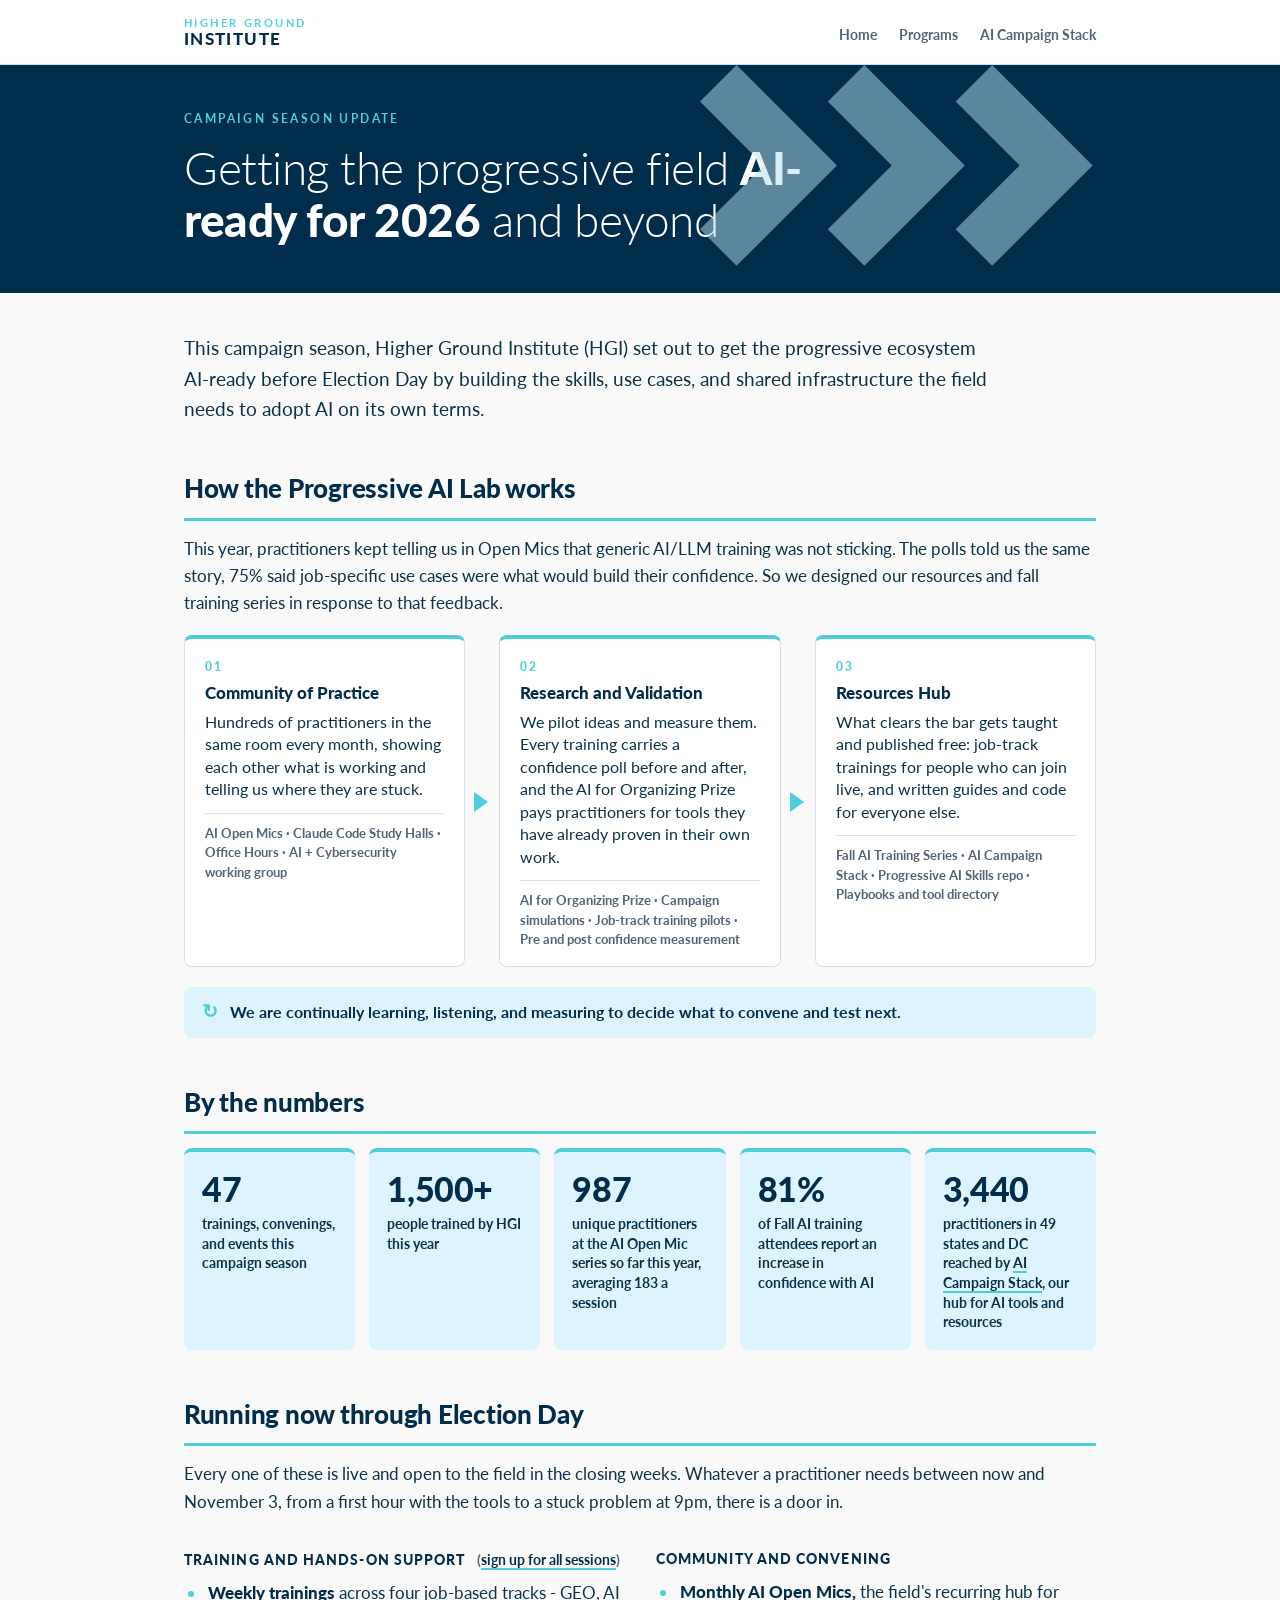
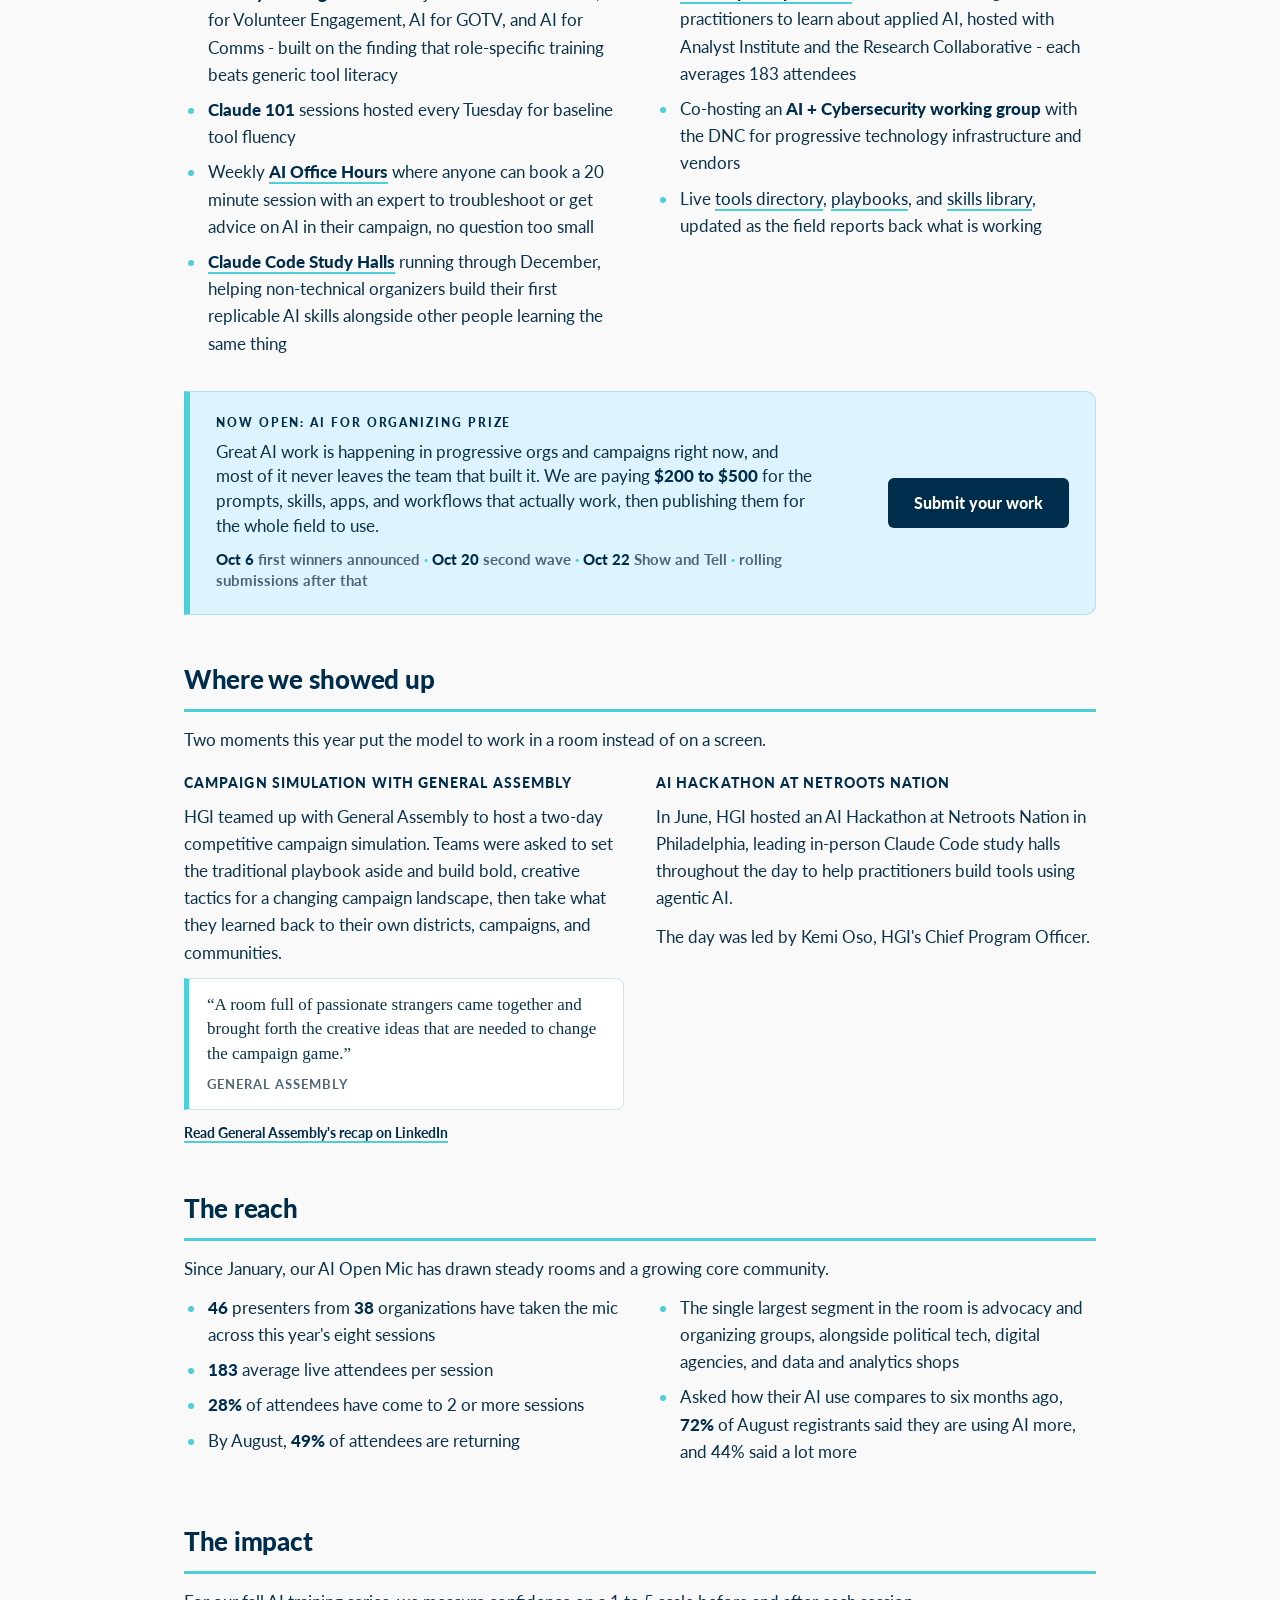
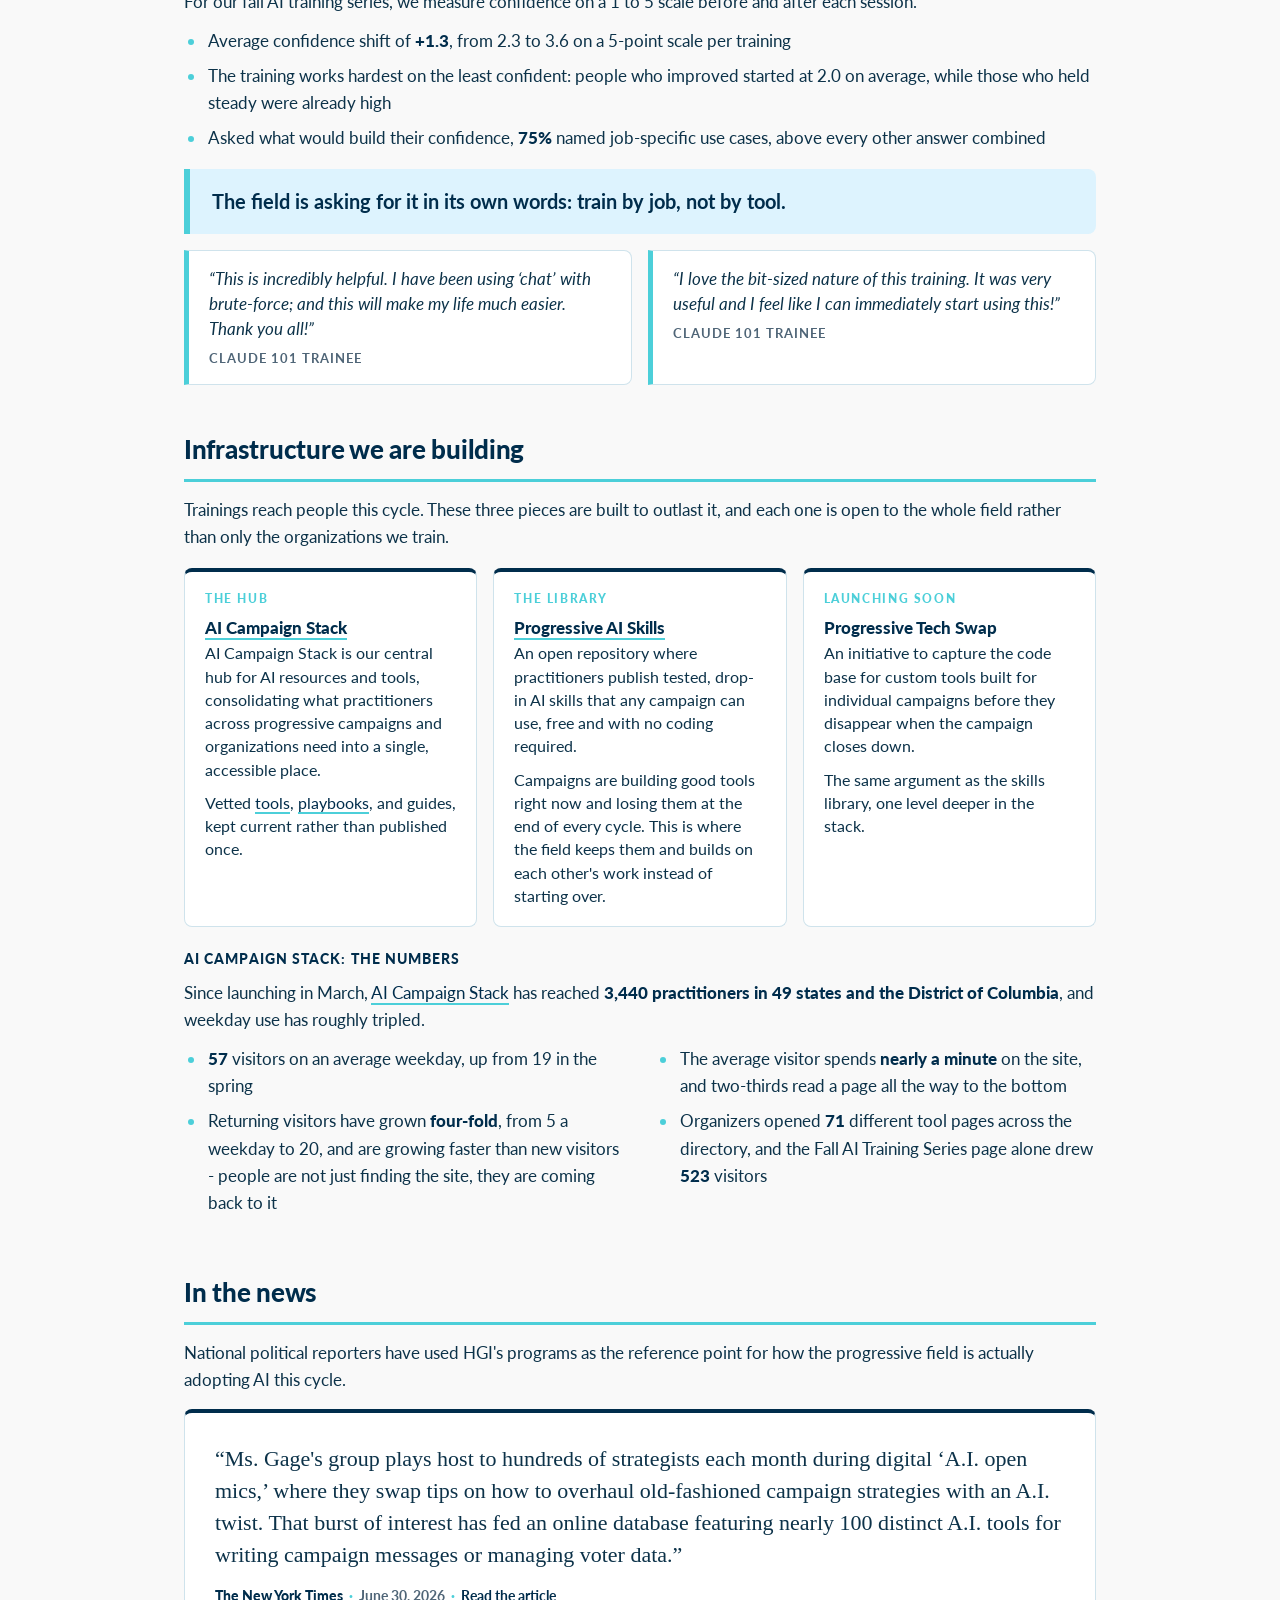
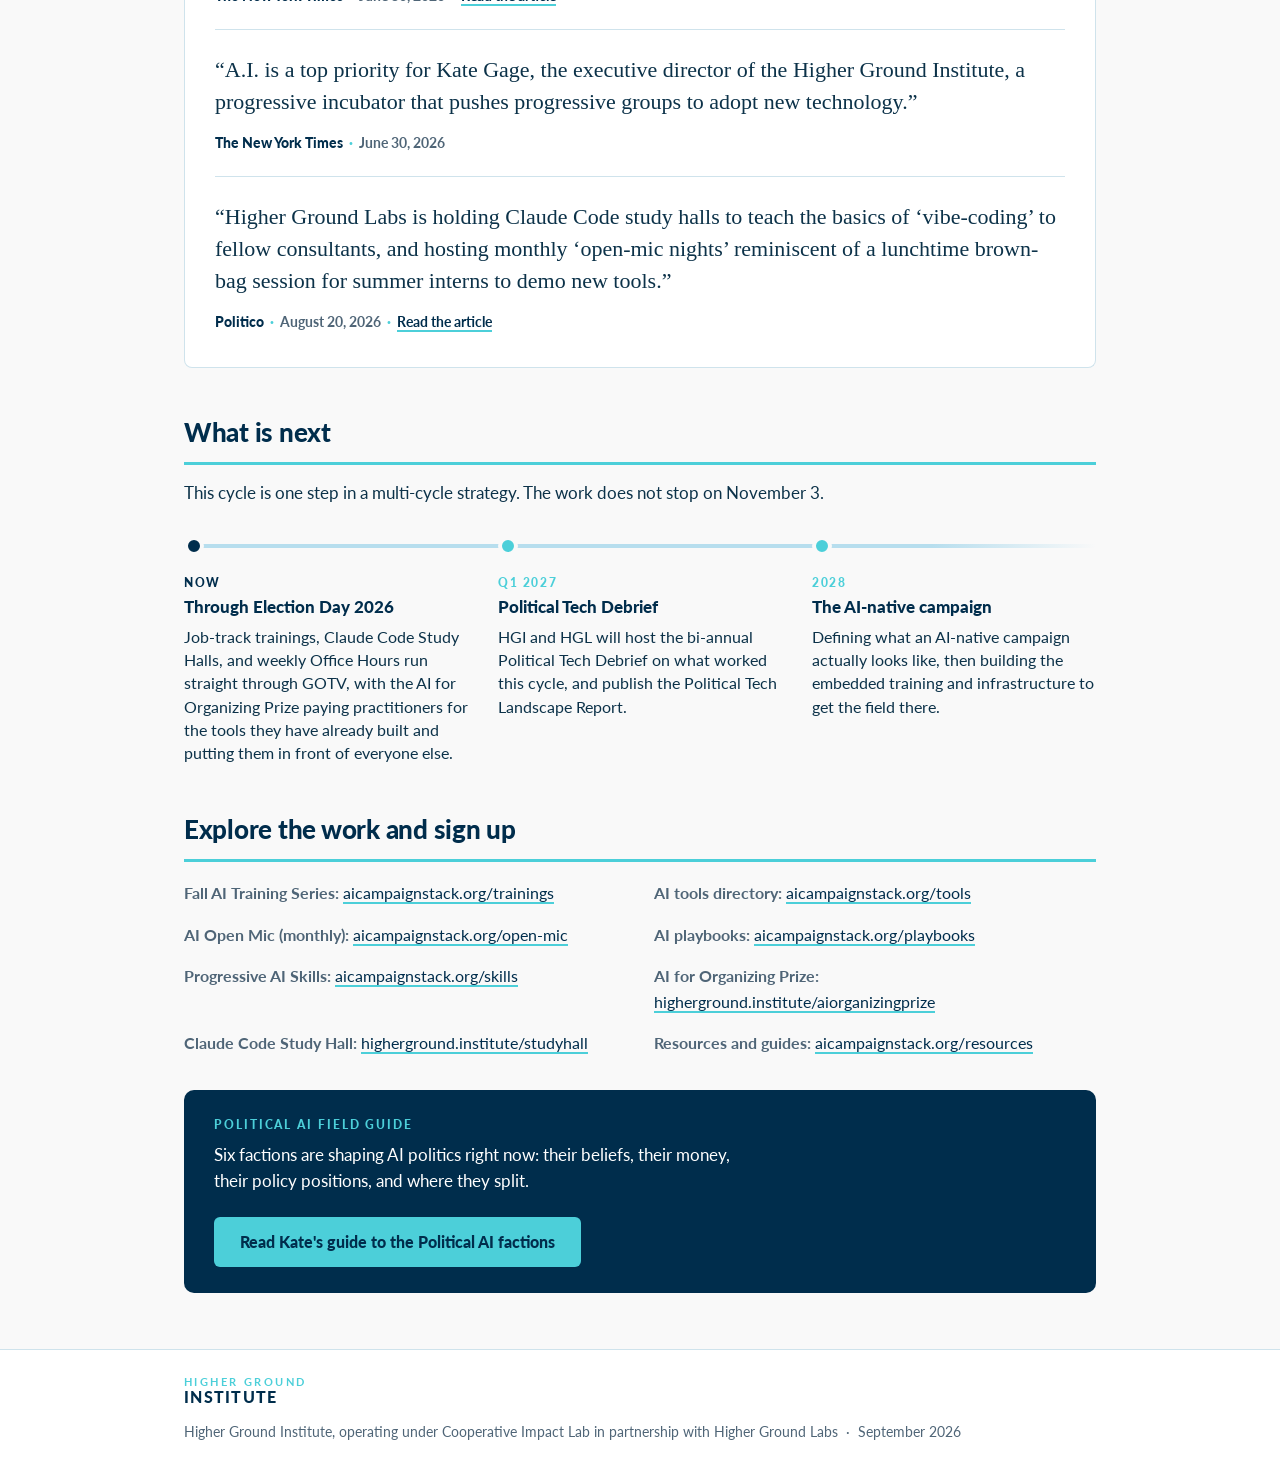
==== 26electionupdate/index.html @ b8808f26 "Launch AI for Organizing Prize, rework the Progressive AI Lab model copy" ====
<!DOCTYPE html>
<html lang="en">
<head>
<meta charset="utf-8">
<meta name="viewport" content="width=device-width, initial-scale=1">
<title>2026 Campaign Season Update | Higher Ground Institute</title>
<meta name="description" content="How Higher Ground Institute is getting the progressive field AI-ready for 2026 and beyond: 47 events, 1,500+ people trained, and the shared infrastructure the field keeps after the cycle.">
<meta property="og:title" content="2026 Campaign Season Update | Higher Ground Institute">
<meta property="og:description" content="Getting the progressive field AI-ready for 2026 and beyond. Programs, reach, impact, and the infrastructure we are building for the field.">
<meta property="og:type" content="article">
<meta property="og:url" content="https://higherground.institute/26electionupdate/">
<link rel="canonical" href="https://higherground.institute/26electionupdate/">
<meta property="og:image" content="https://higherground.institute/26electionupdate/og-image.png">
<meta property="og:image:width" content="1200">
<meta property="og:image:height" content="630">
<meta name="twitter:card" content="summary_large_image">
<meta name="twitter:image" content="https://higherground.institute/26electionupdate/og-image.png">
<link rel="icon" type="image/svg+xml" href="/favicon.svg">
<link rel="preconnect" href="https://fonts.googleapis.com">
<link rel="preconnect" href="https://fonts.gstatic.com" crossorigin>
<link href="https://fonts.googleapis.com/css2?family=Lato:wght@300;400;700;900&display=swap" rel="stylesheet">
<style>
  :root{
    --bg:#F9F9F9; --navy:#002D4C; --ink:#0C3249; --cyan:#4CCFD9;
    --panel:#DDF3FE; --light:#B7DEEE; --muted:#4F6577; --rule:#CFE3EC; --card:#FFFFFF;
  }
  *{box-sizing:border-box}
  html{scroll-behavior:smooth}
  body{margin:0;background:var(--bg);color:var(--ink);
    font-family:Lato,"Segoe UI",Helvetica,Arial,sans-serif;font-size:17px;line-height:1.6;
    -webkit-font-smoothing:antialiased}
  a{color:var(--navy);text-decoration:none;border-bottom:2px solid var(--cyan);transition:border-color .15s,color .15s}
  a:hover{color:#0a5a86;border-bottom-color:var(--navy)}
  img{max-width:100%}

  .wrap{max-width:960px;margin:0 auto;padding:0 24px}

  /* wordmark */
  .wm{line-height:1;display:inline-block}
  .wm .top{display:block;font-size:11px;font-weight:700;letter-spacing:.22em;color:var(--cyan);text-transform:uppercase}
  .wm .bot{display:block;font-size:22px;font-weight:900;letter-spacing:.08em;color:var(--navy);text-transform:uppercase;margin-top:2px}
  .wm.onnavy .bot{color:#fff}


  /* slim site nav */
  .topnav{background:#fff;border-bottom:1px solid var(--rule)}
  .topnav .wrap{display:flex;align-items:center;justify-content:space-between;height:64px}
  .topnav .wm{border:0}
  .topnav .wm .bot{font-size:17px}
  .topnav .links{display:flex;gap:22px;font-size:14px;font-weight:700}
  .topnav .links a{border:0;color:var(--muted)}
  .topnav .links a:hover{color:var(--navy)}
  @media (max-width:560px){.topnav .links a:not(:first-child){display:none}}
  /* header band */
  .band{background:var(--navy);color:#fff;position:relative;overflow:hidden}
  .band .wrap{position:relative;padding-top:44px;padding-bottom:48px}
  .band .chev{position:absolute;right:0;top:0;bottom:0;width:min(46%,420px);opacity:.5;pointer-events:none}
  .band .eyebrow{font-size:12px;font-weight:700;letter-spacing:.2em;text-transform:uppercase;color:var(--cyan);margin:0 0 14px}
  .band h1{margin:0;font-size:clamp(30px,5vw,46px);font-weight:300;line-height:1.12;color:#fff;max-width:640px;letter-spacing:-.01em}
  .band h1 b{font-weight:900;color:#fff}
  .band .sub{margin:16px 0 0;font-size:14px;font-weight:700;letter-spacing:.08em;text-transform:uppercase;color:var(--cyan)}

  main .wrap{padding-top:40px;padding-bottom:56px}

  .lede{font-size:19px;line-height:1.6;margin:0 0 28px;max-width:820px}

  .kicker{font-size:12px;font-weight:700;letter-spacing:.16em;text-transform:uppercase;color:var(--cyan);margin:0 0 10px}

  /* stat cards */
  .stats{display:grid;grid-template-columns:repeat(auto-fit,minmax(160px,1fr));gap:14px;margin:0 0 12px}
  .stat{background:var(--panel);border-radius:8px;padding:20px 18px 18px;border-top:4px solid var(--cyan)}
  .stat .n{font-size:34px;font-weight:900;color:var(--navy);line-height:1;letter-spacing:-.01em}
  .stat .l{font-size:14px;line-height:1.4;margin-top:8px;font-weight:700;color:var(--ink)}

  h2{font-size:26px;font-weight:900;color:var(--navy);margin:44px 0 14px;padding-bottom:8px;border-bottom:3px solid var(--cyan);letter-spacing:-.01em}
  h3{font-size:13.5px;font-weight:900;color:var(--navy);margin:22px 0 8px;text-transform:uppercase;letter-spacing:.08em}
  h3 .sign{font-weight:700;text-transform:none;letter-spacing:0;color:var(--muted);font-size:14px;margin-left:8px}
  p{margin:0 0 12px}
  ul{margin:0 0 12px;padding-left:22px}
  li{margin:0 0 8px;padding-left:2px}
  li::marker{color:var(--cyan)}
  b,strong{color:var(--navy);font-weight:900}

  .two{display:grid;grid-template-columns:1fr 1fr;gap:32px}
  @media (max-width:720px){.two{grid-template-columns:1fr;gap:8px}}

  .callout{background:var(--panel);border-left:6px solid var(--cyan);border-radius:0 8px 8px 0;padding:18px 22px;margin:18px 0 6px;font-size:20px;line-height:1.45;color:var(--navy);font-weight:700}

  /* ---- Progressive AI Lab model ---- */
  .model{display:grid;grid-template-columns:repeat(3,1fr);gap:34px;margin:18px 0 0}
  .stage{background:var(--card);border:1px solid var(--rule);border-top:4px solid var(--cyan);
    border-radius:8px;padding:18px 20px 16px;position:relative}
  .stage:not(:last-child)::after{content:"";position:absolute;right:-24px;top:50%;
    transform:translateY(-50%);width:0;height:0;
    border-left:14px solid var(--cyan);border-top:10px solid transparent;border-bottom:10px solid transparent}
  .stage .sn{margin:0 0 6px;font-size:12px;font-weight:900;letter-spacing:.16em;color:var(--cyan)}
  .stage h4{margin:0 0 8px;font-size:17px;font-weight:900;color:var(--navy);line-height:1.25}
  .stage .sd{margin:0 0 12px;font-size:15.5px;line-height:1.45}
  .stage .se{margin:0;font-size:13px;line-height:1.5;color:var(--muted);font-weight:700;
    border-top:1px solid var(--rule);padding-top:10px}
  .loop{margin:20px 0 6px;background:var(--panel);border-radius:8px;padding:13px 18px;
    font-size:15.5px;font-weight:700;color:var(--navy);display:flex;align-items:baseline;gap:12px}
  .loop .lg{font-size:19px;color:var(--cyan);font-weight:900;line-height:1}
  @media (max-width:720px){
    .model{grid-template-columns:1fr;gap:30px}
    .stage:not(:last-child)::after{right:auto;left:50%;top:auto;bottom:-22px;
      transform:translateX(-50%);border-left:10px solid transparent;border-right:10px solid transparent;
      border-top:14px solid var(--cyan);border-bottom:0}
  }

  /* ---- where we showed up ---- */
  .field{display:grid;grid-template-columns:1fr 1fr;gap:32px;margin:16px 0 6px}
  @media (max-width:720px){.field{grid-template-columns:1fr;gap:8px}}
  .field h3{margin-top:4px}
  .field .src{font-size:14px;font-weight:700;margin:0}
  .field .src a{border-bottom-width:2px}

  .pull{background:var(--card);border:1px solid var(--rule);border-left:5px solid var(--cyan);
    border-radius:0 8px 8px 0;padding:14px 18px;margin:12px 0}
  .pull p{margin:0 0 8px;font-family:Georgia,"Times New Roman",serif;font-size:17px;
    line-height:1.45;color:var(--ink)}
  .pull cite{display:block;font-style:normal;font-size:12.5px;font-weight:700;
    color:var(--muted);letter-spacing:.08em;text-transform:uppercase}

  /* ---- infrastructure cards ---- */
  .infra{display:grid;grid-template-columns:repeat(3,1fr);gap:16px;margin:18px 0 6px}
  @media (max-width:820px){.infra{grid-template-columns:1fr}}
  .infra > div{background:var(--card);border:1px solid var(--rule);border-top:4px solid var(--navy);
    border-radius:8px;padding:18px 20px}
  .infra h4{margin:0 0 4px;font-size:16.5px;font-weight:900;color:var(--navy);line-height:1.25}
  .infra .tag{margin:0 0 10px;font-size:11.5px;font-weight:900;letter-spacing:.14em;
    text-transform:uppercase;color:var(--cyan)}
  .infra p{margin:0 0 10px;font-size:15.5px;line-height:1.5}
  .infra p:last-child{margin-bottom:0}

  /* ---- what is next: timeline ---- */
  .tl{position:relative;display:grid;grid-template-columns:repeat(3,1fr);gap:30px;margin:30px 0 6px}
  .tl::before{content:"";position:absolute;left:0;right:0;top:8px;height:4px;border-radius:2px;
    background:linear-gradient(to right,var(--light) 0%,var(--light) 82%,rgba(183,222,238,0) 100%)}
  .pt{position:relative;padding-top:38px}
  .pt .dot{position:absolute;top:0;left:0;width:20px;height:20px;border-radius:50%;
    background:var(--cyan);border:4px solid var(--bg)}
  .pt.now .dot{background:var(--navy)}
  .pt .when{margin:0 0 6px;font-size:11.5px;font-weight:900;letter-spacing:.14em;
    text-transform:uppercase;color:var(--cyan)}
  .pt.now .when{color:var(--navy)}
  .pt h4{margin:0 0 8px;font-size:16.5px;font-weight:900;color:var(--navy);line-height:1.25}
  .pt p{margin:0;font-size:15.5px;line-height:1.5}
  @media (max-width:720px){
    .tl{grid-template-columns:1fr;gap:0}
    .tl::before{display:none}
    .pt{padding-top:0;padding-left:26px;padding-bottom:26px;border-left:4px solid var(--light)}
    .pt:last-child{border-left-color:transparent;padding-bottom:0}
    .pt .dot{top:2px;left:-8px}
  }

  /* ---- prize highlight ---- */
  .prize{margin:22px 0 6px;background:var(--panel);border:1px solid var(--light);
    border-left:6px solid var(--cyan);border-radius:0 10px 10px 0;padding:22px 26px;
    display:flex;align-items:center;justify-content:space-between;gap:26px;flex-wrap:wrap}
  .prize .copy{max-width:600px}
  .prize .k{margin:0 0 8px;font-size:12px;font-weight:900;letter-spacing:.16em;
    text-transform:uppercase;color:var(--navy)}
  .prize p{margin:0 0 10px;font-size:16.5px;line-height:1.5}
  .prize .dates{margin:0;font-size:14.5px;color:var(--muted);font-weight:700}
  .prize .dates b{color:var(--navy)}
  .prize .btn{display:inline-block;background:var(--navy);color:#fff;font-weight:900;
    font-size:15.5px;line-height:1.3;padding:15px 26px;border-radius:6px;border:0;
    text-align:center;transition:background .15s}
  .prize .btn:hover{background:#0a5a86;color:#fff;border:0}
  @media (max-width:720px){.prize{flex-direction:column;align-items:stretch;padding:20px 22px}
    .prize .btn{width:100%}}

  .links{display:grid;grid-template-columns:1fr 1fr;gap:8px 28px;font-size:16px;margin-top:6px}
  @media (max-width:720px){.links{grid-template-columns:1fr}}
  .links div{padding:4px 0;overflow-wrap:anywhere}
  .links span{color:var(--muted);font-weight:700}

  /* standout CTA */
  .cta{margin:30px 0 0;background:var(--navy);border-radius:10px;padding:26px 30px;display:flex;align-items:center;justify-content:space-between;gap:24px;flex-wrap:wrap}
  .cta .copy{max-width:540px}
  .cta .k{margin:0 0 8px;font-size:12px;font-weight:900;letter-spacing:.16em;text-transform:uppercase;color:var(--cyan)}
  .cta p{margin:0;color:#fff;font-size:17px;line-height:1.5}
  .cta .btn{display:inline-block;background:var(--cyan);color:var(--navy);font-weight:900;font-size:15.5px;line-height:1.3;padding:15px 26px;border-radius:6px;border:0;text-align:center;transition:background .15s,color .15s}
  .cta .btn:hover{background:#fff;color:var(--navy);border:0}
  @media (max-width:720px){.cta{flex-direction:column;align-items:stretch;padding:24px 22px}.cta .btn{width:100%}}

  /* press / in the news */
  .press{background:var(--card);border:1px solid var(--rule);border-top:4px solid var(--navy);border-radius:8px;padding:6px 30px 12px;margin:16px 0 6px}
  @media (max-width:560px){.press{padding:6px 20px 12px}}
  .press article{border-top:1px solid var(--rule);padding:24px 0 22px}
  .press article:first-of-type{border-top:0}
  .press .pq{font-family:Georgia,"Times New Roman",serif;font-size:clamp(18px,2.2vw,22px);line-height:1.45;color:var(--ink);margin:0 0 14px}
  .press .meta{margin:0;font-size:14px;color:var(--muted);font-weight:700}
  .press .meta .src{color:var(--navy);font-weight:900}
  .press .meta a{font-weight:700}
  .press .dot{color:var(--cyan);font-weight:900;padding:0 6px}

  .quotes{display:grid;grid-template-columns:1fr 1fr;gap:16px;margin:16px 0 6px}
  @media (max-width:720px){.quotes{grid-template-columns:1fr}}
  .quote{background:var(--card);border:1px solid var(--rule);border-left:5px solid var(--cyan);border-radius:0 8px 8px 0;padding:16px 20px;font-size:16.5px;line-height:1.5}
  .quote p{margin:0 0 8px;font-style:italic;color:var(--ink)}
  .quote cite{display:block;font-style:normal;font-size:12.5px;font-weight:700;color:var(--muted);letter-spacing:.08em;text-transform:uppercase}
  footer{border-top:1px solid var(--rule);background:#fff}
  footer .wrap{display:flex;align-items:center;justify-content:space-between;gap:16px;flex-wrap:wrap;padding-top:26px;padding-bottom:30px;font-size:14px;color:var(--muted)}
</style>
</head>
<body>

<nav class="topnav" aria-label="Site">
  <div class="wrap">
    <a class="wm" href="/"><span class="top">Higher Ground</span><span class="bot">Institute</span></a>
    <div class="links">
      <a href="/">Home</a>
      <a href="/#programs">Programs</a>
      <a href="https://aicampaignstack.org/" target="_blank" rel="noopener">AI Campaign Stack</a>
    </div>
  </div>
</nav>

<header class="band">
  <div class="wrap">
    <svg class="chev" viewBox="0 0 230 140" preserveAspectRatio="xMaxYMid meet" xmlns="http://www.w3.org/2000/svg" aria-hidden="true">
      <g fill="#B7DEEE">
        <path d="M0 20 L20 0 L75 55 L20 110 L0 90 L35 55 Z"/>
        <path d="M70 20 L90 0 L145 55 L90 110 L70 90 L105 55 Z"/>
        <path d="M140 20 L160 0 L215 55 L160 110 L140 90 L175 55 Z"/>
      </g>
    </svg>
    <p class="eyebrow">Campaign season update</p>
    <h1>Getting the progressive field <b>AI-ready for 2026</b> and beyond</h1>
  </div>
</header>

<main>
<div class="wrap">

<p class="lede">This campaign season, Higher Ground Institute (HGI) set out to get the progressive ecosystem AI-ready before Election Day by building the skills, use cases, and shared infrastructure the field needs to adopt AI on its own terms.</p>

<!-- ============ NEW: the model that drives the priorities ============ -->
<h2>How the Progressive AI Lab works</h2>
<p>This year, practitioners kept telling us in Open Mics that generic AI/LLM training was not sticking. The polls told us the same story, 75% said job-specific use cases were what would build their confidence. So we designed our resources and fall training series in response to that feedback.</p>

<div class="model">
  <div class="stage">
    <p class="sn">01</p>
    <h4>Community of Practice</h4>
    <p class="sd">Hundreds of practitioners in the same room every month, showing each other what is working and telling us where they are stuck.</p>
    <p class="se">AI Open Mics · Claude Code Study Halls · Office Hours · AI + Cybersecurity working group</p>
  </div>
  <div class="stage">
    <p class="sn">02</p>
    <h4>Research and Validation</h4>
    <p class="sd">We pilot ideas and measure them. Every training carries a confidence poll before and after, and the AI for Organizing Prize pays practitioners for tools they have already proven in their own work.</p>
    <p class="se">AI for Organizing Prize · Campaign simulations · Job-track training pilots · Pre and post confidence measurement</p>
  </div>
  <div class="stage">
    <p class="sn">03</p>
    <h4>Resources Hub</h4>
    <p class="sd">What clears the bar gets taught and published free: job-track trainings for people who can join live, and written guides and code for everyone else.</p>
    <p class="se">Fall AI Training Series · AI Campaign Stack · Progressive AI Skills repo · Playbooks and tool directory</p>
  </div>
</div>
<p class="loop"><span class="lg">&#8635;</span> <span>We are continually learning, listening, and measuring to decide what to convene and test next.</span></p>

<h2>By the numbers</h2>
<div class="stats">
  <div class="stat"><div class="n">47</div><div class="l">trainings, convenings, and events this campaign season</div></div>
  <div class="stat"><div class="n">1,500+</div><div class="l">people trained by HGI this year</div></div>
  <div class="stat"><div class="n">987</div><div class="l">unique practitioners at the AI Open Mic series so far this year, averaging 183 a session</div></div>
  <div class="stat"><div class="n">81%</div><div class="l">of Fall AI training attendees report an increase in confidence with AI</div></div>
  <div class="stat"><div class="n">3,440</div><div class="l">practitioners in 49 states and DC reached by <a href="https://aicampaignstack.org">AI Campaign Stack</a>, our hub for AI tools and resources</div></div>
</div>

<h2>Running now through Election Day</h2>
<p>Every one of these is live and open to the field in the closing weeks. Whatever a practitioner needs between now and November 3, from a first hour with the tools to a stuck problem at 9pm, there is a door in.</p>
<div class="two">
<div>
  <h3>Training and hands-on support <span class="sign">(<a href="https://aicampaignstack.org/trainings">sign up for all sessions</a>)</span></h3>
  <ul>
    <li><b>Weekly trainings</b> across four job-based tracks - GEO, AI for Volunteer Engagement, AI for GOTV, and AI for Comms - built on the finding that role-specific training beats generic tool literacy</li>
    <li><b>Claude 101</b> sessions hosted every Tuesday for baseline tool fluency</li>
    <li>Weekly <b><a href="https://aicampaignstack.org/trainings">AI Office Hours</a></b> where anyone can book a 20 minute session with an expert to troubleshoot or get advice on AI in their campaign, no question too small</li>
    <li><b><a href="https://aicampaignstack.org/trainings">Claude Code Study Halls</a></b> running through December, helping non-technical organizers build their first replicable AI skills alongside other people learning the same thing</li>
  </ul>
</div>
<div>
  <h3>Community and convening</h3>
  <ul>
    <li><b><a href="https://aicampaignstack.org/open-mic">Monthly AI Open Mics</a>,</b> the field's recurring hub for practitioners to learn about applied AI, hosted with Analyst Institute and the Research Collaborative - each averages 183 attendees</li>
    <li>Co-hosting an <b>AI + Cybersecurity working group</b> with the DNC for progressive technology infrastructure and vendors</li>
    <li>Live <a href="https://aicampaignstack.org/tools">tools directory</a>, <a href="https://aicampaignstack.org/playbooks">playbooks</a>, and <a href="https://aicampaignstack.org/skills">skills library</a>, updated as the field reports back what is working</li>
  </ul>
</div>
</div>

<div class="prize">
  <div class="copy">
    <p class="k">Now open: AI for Organizing Prize</p>
    <p>Great AI work is happening in progressive orgs and campaigns right now, and most of it never leaves the team that built it. We are paying <b>$200 to $500</b> for the prompts, skills, apps, and workflows that actually work, then publishing them for the whole field to use.</p>
    <p class="dates"><b>Oct 6</b> first winners announced <span style="color:var(--cyan);font-weight:900">&#183;</span> <b>Oct 20</b> second wave <span style="color:var(--cyan);font-weight:900">&#183;</span> <b>Oct 22</b> Show and Tell <span style="color:var(--cyan);font-weight:900">&#183;</span> rolling submissions after that</p>
  </div>
  <a class="btn" href="https://higherground.institute/aiorganizingprize/">Submit your work</a>
</div>

<!-- ============ NEW: where we showed up ============ -->
<h2>Where we showed up</h2>
<p>Two moments this year put the model to work in a room instead of on a screen.</p>

<div class="field">
  <div>
    <h3>Campaign simulation with General Assembly</h3>
    <p>HGI teamed up with General Assembly to host a two-day competitive campaign simulation. Teams were asked to set the traditional playbook aside and build bold, creative tactics for a changing campaign landscape, then take what they learned back to their own districts, campaigns, and communities.</p>
    <div class="pull">
      <p>&#8220;A room full of passionate strangers came together and brought forth the creative ideas that are needed to change the campaign game.&#8221;</p>
      <cite>General Assembly</cite>
    </div>
    <p class="src"><a href="https://www.linkedin.com/feed/update/urn:li:ugcPost:7498471361577734144/" target="_blank" rel="noopener">Read General Assembly's recap on LinkedIn</a></p>
  </div>
  <div>
    <h3>AI Hackathon at Netroots Nation</h3>
    <p>In June, HGI hosted an AI Hackathon at Netroots Nation in Philadelphia, leading in-person Claude Code study halls throughout the day to help practitioners build tools using agentic AI.</p>
    <p>The day was led by Kemi Oso, HGI's Chief Program Officer.</p>
  </div>
</div>

<h2>The reach</h2>
<p>Since January, our AI Open Mic has drawn steady rooms and a growing core community.</p>
<div class="two">
<div><ul>
  <li><b>46</b> presenters from <b>38</b> organizations have taken the mic across this year's eight sessions</li>
  <li><b>183</b> average live attendees per session</li>
  <li><b>28%</b> of attendees have come to 2 or more sessions</li>
  <li>By August, <b>49%</b> of attendees are returning</li>
</ul></div>
<div><ul>
  <li>The single largest segment in the room is advocacy and organizing groups, alongside political tech, digital agencies, and data and analytics shops</li>
  <li>Asked how their AI use compares to six months ago, <b>72%</b> of August registrants said they are using AI more, and 44% said a lot more</li>
</ul></div>
</div>

<h2>The impact</h2>
<p>For our fall AI training series, we measure confidence on a 1 to 5 scale before and after each session.</p>
<ul>
  <li>Average confidence shift of <b>+1.3</b>, from 2.3 to 3.6 on a 5-point scale per training</li>
  <li>The training works hardest on the least confident: people who improved started at 2.0 on average, while those who held steady were already high</li>
  <li>Asked what would build their confidence, <b>75%</b> named job-specific use cases, above every other answer combined</li>
</ul>
<div class="callout">The field is asking for it in its own words: train by job, not by tool.</div>
<div class="quotes">
  <div class="quote"><p>&#8220;This is incredibly helpful. I have been using &#8216;chat&#8217; with brute-force; and this will make my life much easier. Thank you all!&#8221;</p><cite>Claude 101 trainee</cite></div>
  <div class="quote"><p>&#8220;I love the bit-sized nature of this training. It was very useful and I feel like I can immediately start using this!&#8221;</p><cite>Claude 101 trainee</cite></div>
</div>

<!-- ============ NEW: the infrastructure argument ============ -->
<h2>Infrastructure we are building</h2>
<p>Trainings reach people this cycle. These three pieces are built to outlast it, and each one is open to the whole field rather than only the organizations we train.</p>

<div class="infra">
  <div>
    <p class="tag">The hub</p>
    <h4><a href="https://aicampaignstack.org">AI Campaign Stack</a></h4>
    <p>AI Campaign Stack is our central hub for AI resources and tools, consolidating what practitioners across progressive campaigns and organizations need into a single, accessible place.</p>
    <p>Vetted <a href="https://aicampaignstack.org/tools">tools</a>, <a href="https://aicampaignstack.org/playbooks">playbooks</a>, and guides, kept current rather than published once.</p>
  </div>
  <div>
    <p class="tag">The library</p>
    <h4><a href="https://aicampaignstack.org/skills">Progressive AI Skills</a></h4>
    <p>An open repository where practitioners publish tested, drop-in AI skills that any campaign can use, free and with no coding required.</p>
    <p>Campaigns are building good tools right now and losing them at the end of every cycle. This is where the field keeps them and builds on each other's work instead of starting over.</p>
  </div>
  <div>
    <p class="tag">Launching soon</p>
    <h4>Progressive Tech Swap</h4>
    <p>An initiative to capture the code base for custom tools built for individual campaigns before they disappear when the campaign closes down.</p>
    <p>The same argument as the skills library, one level deeper in the stack.</p>
  </div>
</div>

<h3>AI Campaign Stack: the numbers</h3>
<p>Since launching in March, <a href="https://aicampaignstack.org">AI Campaign Stack</a> has reached <b>3,440 practitioners in 49 states and the District of Columbia</b>, and weekday use has roughly tripled.</p>
<div class="two">
<div><ul>
  <li><b>57</b> visitors on an average weekday, up from 19 in the spring</li>
  <li>Returning visitors have grown <b>four-fold</b>, from 5 a weekday to 20, and are growing faster than new visitors - people are not just finding the site, they are coming back to it</li>
</ul></div>
<div><ul>
  <li>The average visitor spends <b>nearly a minute</b> on the site, and two-thirds read a page all the way to the bottom</li>
  <li>Organizers opened <b>71</b> different tool pages across the directory, and the Fall AI Training Series page alone drew <b>523</b> visitors</li>
</ul></div>
</div>

<h2>In the news</h2>
<p>National political reporters have used HGI's programs as the reference point for how the progressive field is actually adopting AI this cycle.</p>
<div class="press">
  <article>
    <p class="pq">&#8220;Ms. Gage's group plays host to hundreds of strategists each month during digital &#8216;A.I. open mics,&#8217; where they swap tips on how to overhaul old-fashioned campaign strategies with an A.I. twist. That burst of interest has fed an online database featuring nearly 100 distinct A.I. tools for writing campaign messages or managing voter data.&#8221;</p>
    <p class="meta"><span class="src">The New York Times</span><span class="dot">&#183;</span>June 30, 2026<span class="dot">&#183;</span><a href="https://www.nytimes.com/2026/06/29/us/politics/political-campaigns-ai-tech.html?unlocked_article_code=1.C1E.4fx4.JdLrYFu4QMzi&amp;smid=url-share">Read the article</a></p>
  </article>
  <article>
    <p class="pq">&#8220;A.I. is a top priority for Kate Gage, the executive director of the Higher Ground Institute, a progressive incubator that pushes progressive groups to adopt new technology.&#8221;</p>
    <p class="meta"><span class="src">The New York Times</span><span class="dot">&#183;</span>June 30, 2026</p>
  </article>
  <article>
    <p class="pq">&#8220;Higher Ground Labs is holding Claude Code study halls to teach the basics of &#8216;vibe-coding&#8217; to fellow consultants, and hosting monthly &#8216;open-mic nights&#8217; reminiscent of a lunchtime brown-bag session for summer interns to demo new tools.&#8221;</p>
    <p class="meta"><span class="src">Politico</span><span class="dot">&#183;</span>August 20, 2026<span class="dot">&#183;</span><a href="https://www.politico.com/news/2026/08/20/dems-ai-california-campaigns-01043140">Read the article</a></p>
  </article>
</div>

<!-- ============ REBUILT: what is next as a timeline ============ -->
<h2>What is next</h2>
<p>This cycle is one step in a multi-cycle strategy. The work does not stop on November 3.</p>
<div class="tl">
  <div class="pt now">
    <span class="dot"></span>
    <p class="when">Now</p>
    <h4>Through Election Day 2026</h4>
    <p>Job-track trainings, Claude Code Study Halls, and weekly Office Hours run straight through GOTV, with the AI for Organizing Prize paying practitioners for the tools they have already built and putting them in front of everyone else.</p>
  </div>
  <div class="pt">
    <span class="dot"></span>
    <p class="when">Q1 2027</p>
    <h4>Political Tech Debrief</h4>
    <p>HGI and HGL will host the bi-annual Political Tech Debrief on what worked this cycle, and publish the Political Tech Landscape Report.</p>
  </div>
  <div class="pt">
    <span class="dot"></span>
    <p class="when">2028</p>
    <h4>The AI-native campaign</h4>
    <p>Defining what an AI-native campaign actually looks like, then building the embedded training and infrastructure to get the field there.</p>
  </div>
</div>

<h2>Explore the work and sign up</h2>
<div class="links">
  <div><span>Fall AI Training Series:</span> <a href="https://aicampaignstack.org/trainings">aicampaignstack.org/trainings</a></div>
  <div><span>AI tools directory:</span> <a href="https://aicampaignstack.org/tools">aicampaignstack.org/tools</a></div>
  <div><span>AI Open Mic (monthly):</span> <a href="https://aicampaignstack.org/open-mic">aicampaignstack.org/open-mic</a></div>
  <div><span>AI playbooks:</span> <a href="https://aicampaignstack.org/playbooks">aicampaignstack.org/playbooks</a></div>
  <div><span>Progressive AI Skills:</span> <a href="https://aicampaignstack.org/skills">aicampaignstack.org/skills</a></div>
  <div><span>AI for Organizing Prize:</span> <a href="https://higherground.institute/aiorganizingprize/">higherground.institute/aiorganizingprize</a></div>
  <div><span>Claude Code Study Hall:</span> <a href="https://higherground.institute/studyhall">higherground.institute/studyhall</a></div>
  <div><span>Resources and guides:</span> <a href="https://aicampaignstack.org/resources">aicampaignstack.org/resources</a></div>
</div>

<div class="cta">
  <div class="copy">
    <p class="k">Political AI Field Guide</p>
    <p>Six factions are shaping AI politics right now: their beliefs, their money, their policy positions, and where they split.</p>
  </div>
  <a class="btn" href="https://kategage.substack.com/p/political-ai-field-guide-factions">Read Kate's guide to the Political AI factions</a>
</div>

</div>
</main>

<footer>
  <div class="wrap">
    <a class="wm" href="/" style="border:0"><span class="top">Higher Ground</span><span class="bot" style="font-size:16px">Institute</span></a>
    <div>Higher Ground Institute, operating under Cooperative Impact Lab in partnership with Higher Ground Labs &nbsp;&#183;&nbsp; September 2026</div>
  </div>
</footer>

</body>
</html>
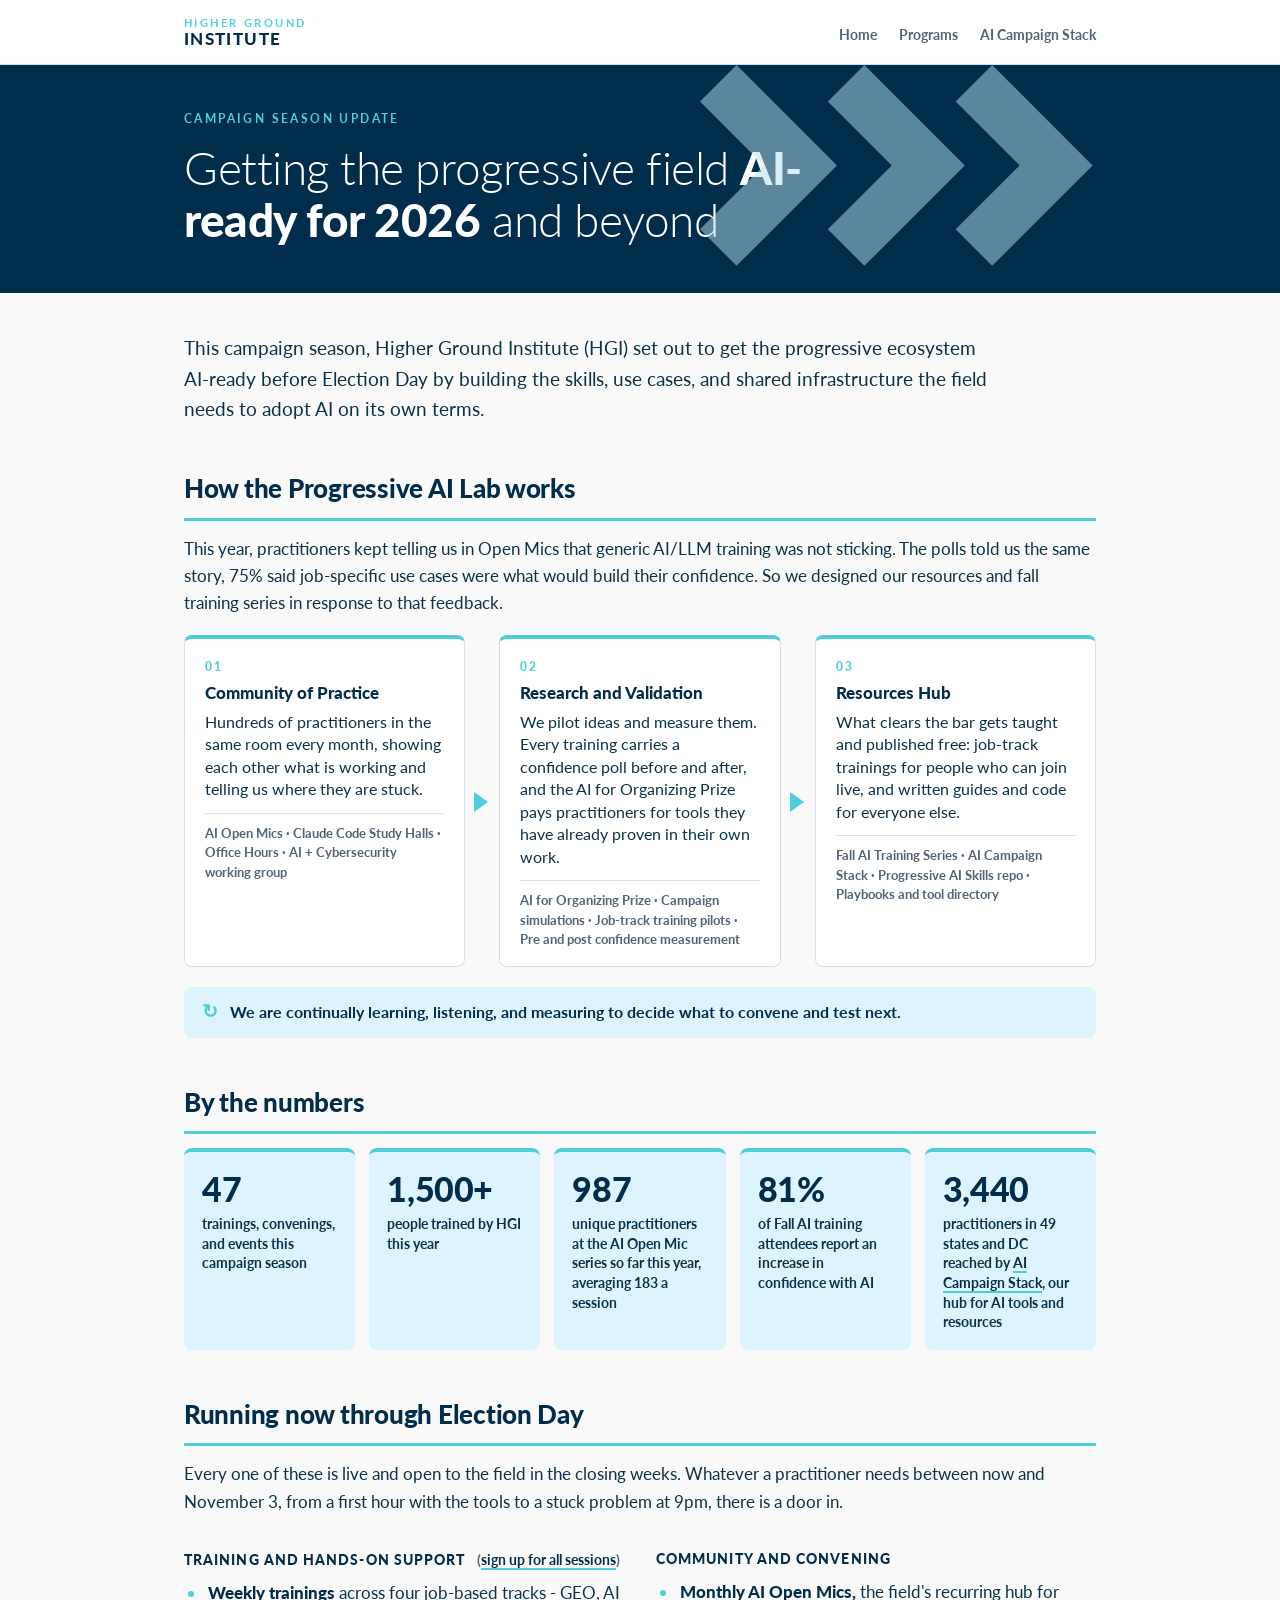
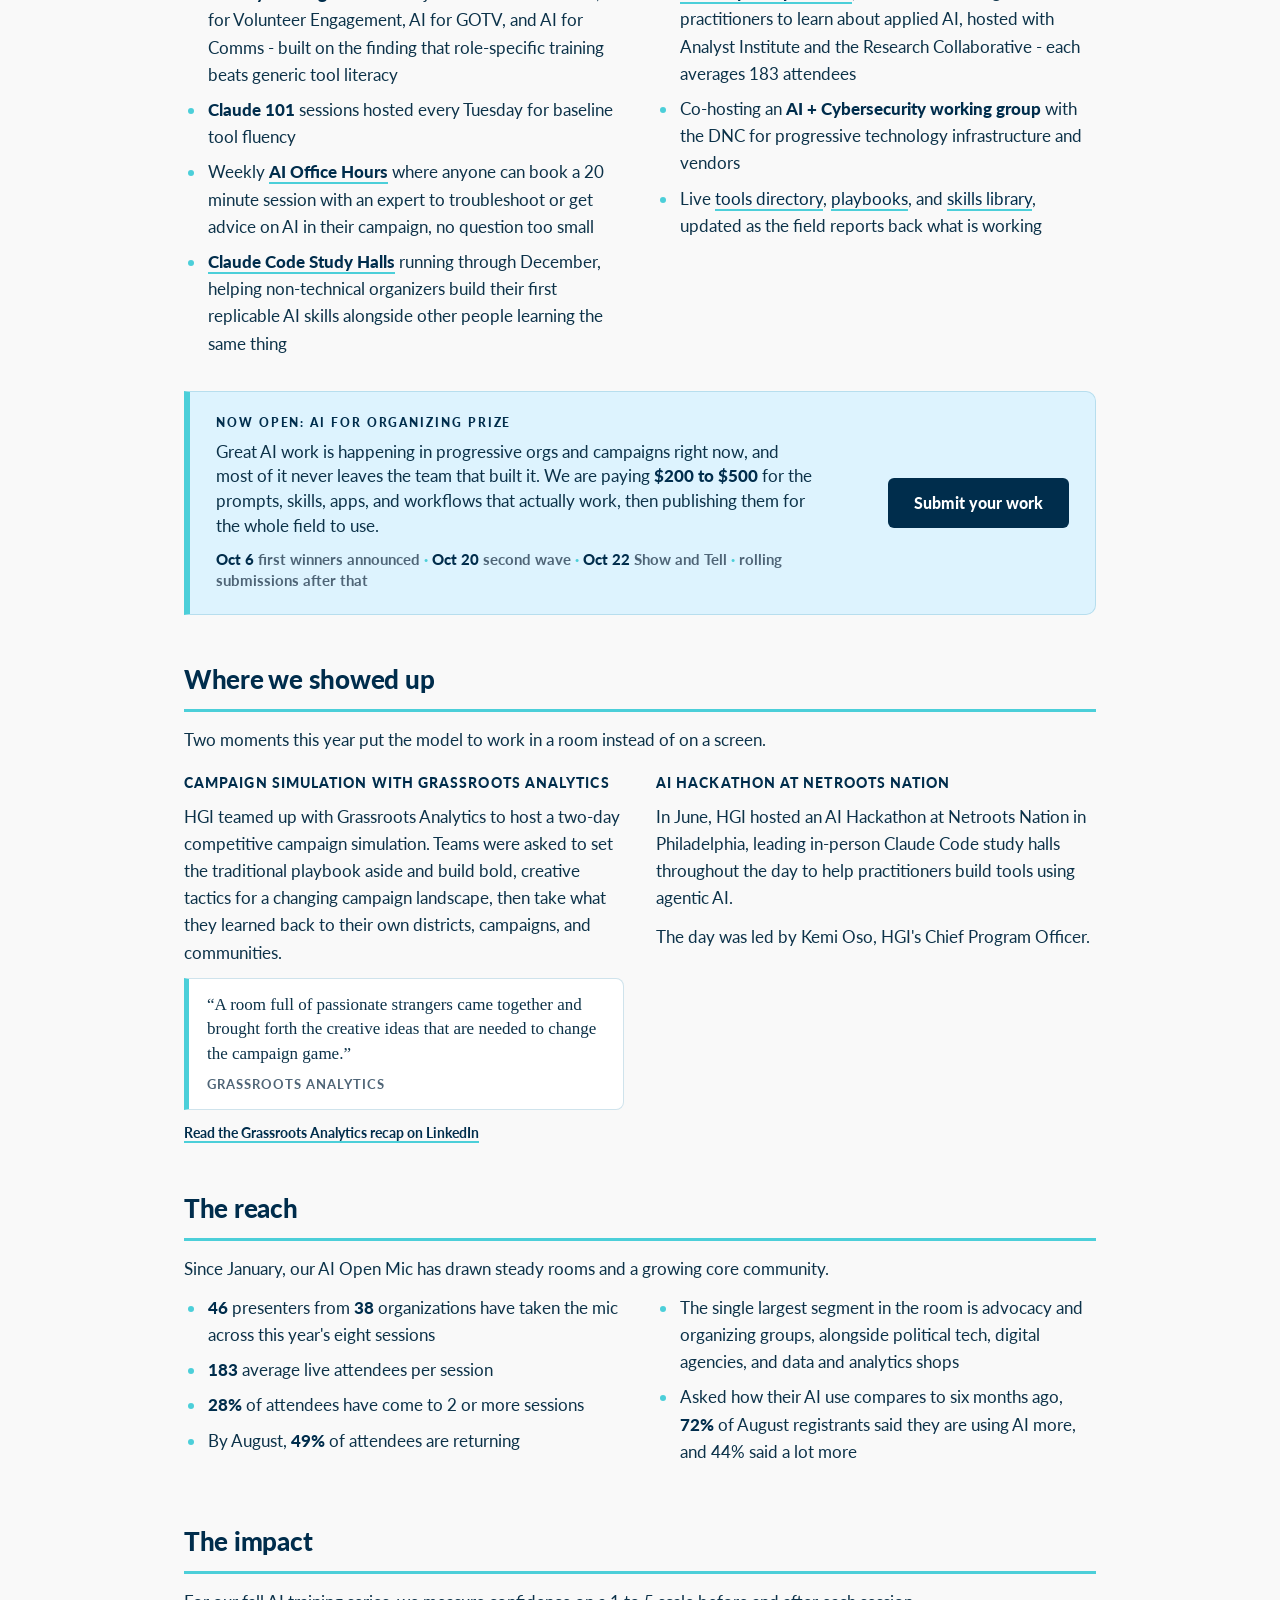
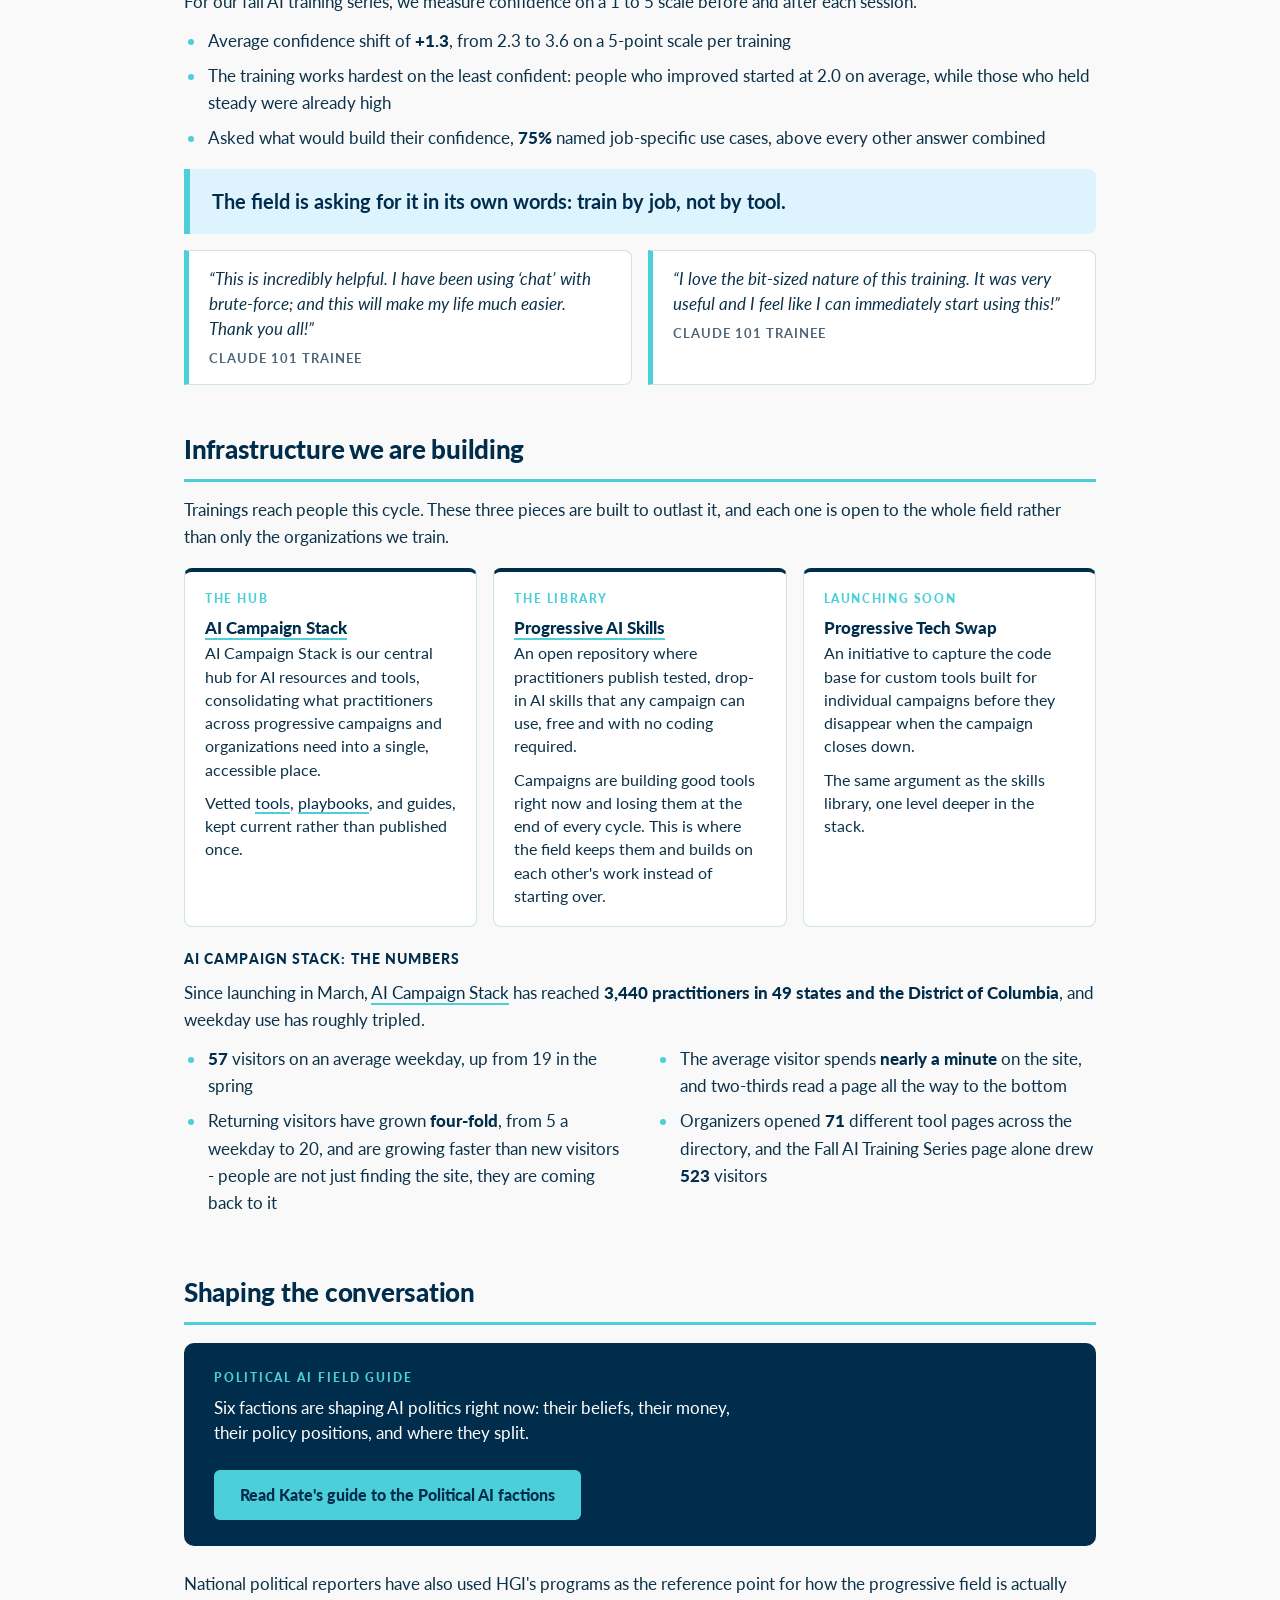
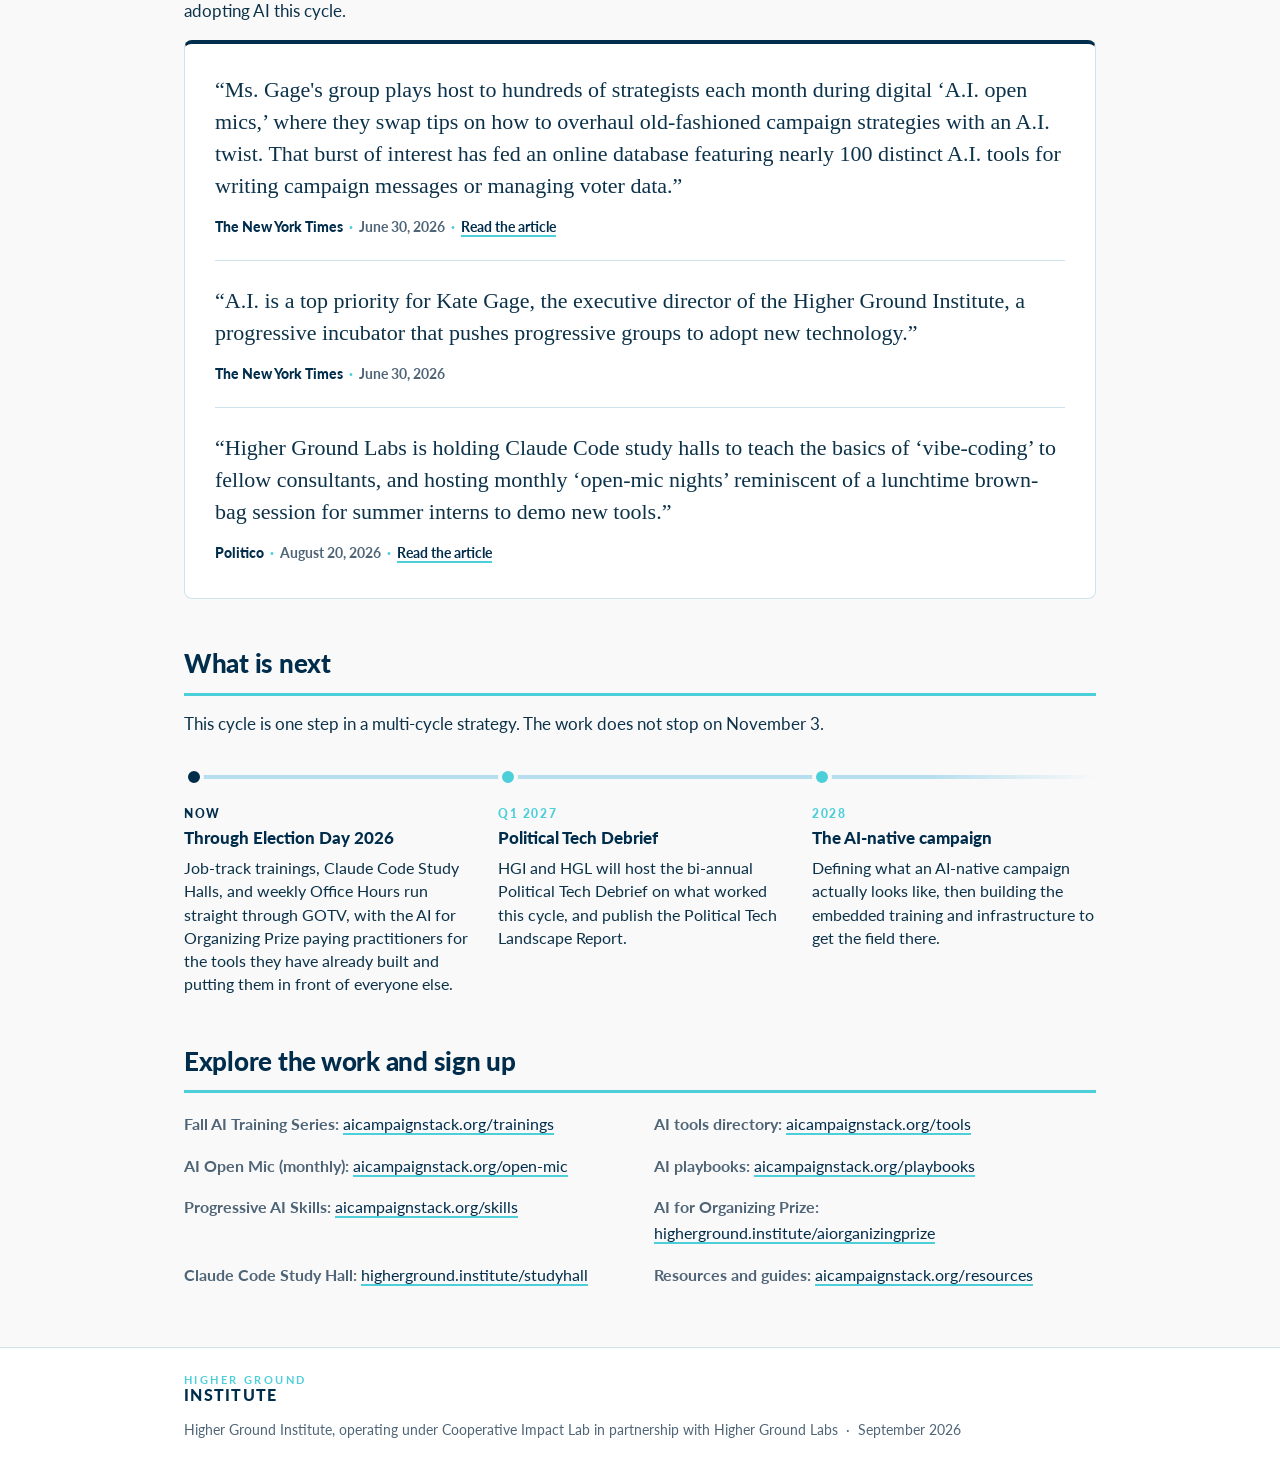
==== commit c35fb040: "Correct simulation partner to Grassroots Analytics, move field guide up" ====
--- a/26electionupdate/index.html
+++ b/26electionupdate/index.html
@@ -177,7 +177,7 @@
   .links span{color:var(--muted);font-weight:700}
 
   /* standout CTA */
-  .cta{margin:30px 0 0;background:var(--navy);border-radius:10px;padding:26px 30px;display:flex;align-items:center;justify-content:space-between;gap:24px;flex-wrap:wrap}
+  .cta{margin:18px 0 24px;background:var(--navy);border-radius:10px;padding:26px 30px;display:flex;align-items:center;justify-content:space-between;gap:24px;flex-wrap:wrap}
   .cta .copy{max-width:540px}
   .cta .k{margin:0 0 8px;font-size:12px;font-weight:900;letter-spacing:.16em;text-transform:uppercase;color:var(--cyan)}
   .cta p{margin:0;color:#fff;font-size:17px;line-height:1.5}
@@ -309,13 +309,13 @@
 
 <div class="field">
   <div>
-    <h3>Campaign simulation with General Assembly</h3>
-    <p>HGI teamed up with General Assembly to host a two-day competitive campaign simulation. Teams were asked to set the traditional playbook aside and build bold, creative tactics for a changing campaign landscape, then take what they learned back to their own districts, campaigns, and communities.</p>
+    <h3>Campaign simulation with Grassroots Analytics</h3>
+    <p>HGI teamed up with Grassroots Analytics to host a two-day competitive campaign simulation. Teams were asked to set the traditional playbook aside and build bold, creative tactics for a changing campaign landscape, then take what they learned back to their own districts, campaigns, and communities.</p>
     <div class="pull">
       <p>&#8220;A room full of passionate strangers came together and brought forth the creative ideas that are needed to change the campaign game.&#8221;</p>
-      <cite>General Assembly</cite>
+      <cite>Grassroots Analytics</cite>
     </div>
-    <p class="src"><a href="https://www.linkedin.com/feed/update/urn:li:ugcPost:7498471361577734144/" target="_blank" rel="noopener">Read General Assembly's recap on LinkedIn</a></p>
+    <p class="src"><a href="https://www.linkedin.com/feed/update/urn:li:ugcPost:7498471361577734144/" target="_blank" rel="noopener">Read the Grassroots Analytics recap on LinkedIn</a></p>
   </div>
   <div>
     <h3>AI Hackathon at Netroots Nation</h3>
@@ -390,8 +390,16 @@
 </ul></div>
 </div>
 
-<h2>In the news</h2>
-<p>National political reporters have used HGI's programs as the reference point for how the progressive field is actually adopting AI this cycle.</p>
+<h2>Shaping the conversation</h2>
+<div class="cta">
+  <div class="copy">
+    <p class="k">Political AI Field Guide</p>
+    <p>Six factions are shaping AI politics right now: their beliefs, their money, their policy positions, and where they split.</p>
+  </div>
+  <a class="btn" href="https://kategage.substack.com/p/political-ai-field-guide-factions">Read Kate's guide to the Political AI factions</a>
+</div>
+
+<p>National political reporters have also used HGI's programs as the reference point for how the progressive field is actually adopting AI this cycle.</p>
 <div class="press">
   <article>
     <p class="pq">&#8220;Ms. Gage's group plays host to hundreds of strategists each month during digital &#8216;A.I. open mics,&#8217; where they swap tips on how to overhaul old-fashioned campaign strategies with an A.I. twist. That burst of interest has fed an online database featuring nearly 100 distinct A.I. tools for writing campaign messages or managing voter data.&#8221;</p>
@@ -443,14 +451,6 @@
   <div><span>Resources and guides:</span> <a href="https://aicampaignstack.org/resources">aicampaignstack.org/resources</a></div>
 </div>
 
-<div class="cta">
-  <div class="copy">
-    <p class="k">Political AI Field Guide</p>
-    <p>Six factions are shaping AI politics right now: their beliefs, their money, their policy positions, and where they split.</p>
-  </div>
-  <a class="btn" href="https://kategage.substack.com/p/political-ai-field-guide-factions">Read Kate's guide to the Political AI factions</a>
-</div>
-
 </div>
 </main>
 
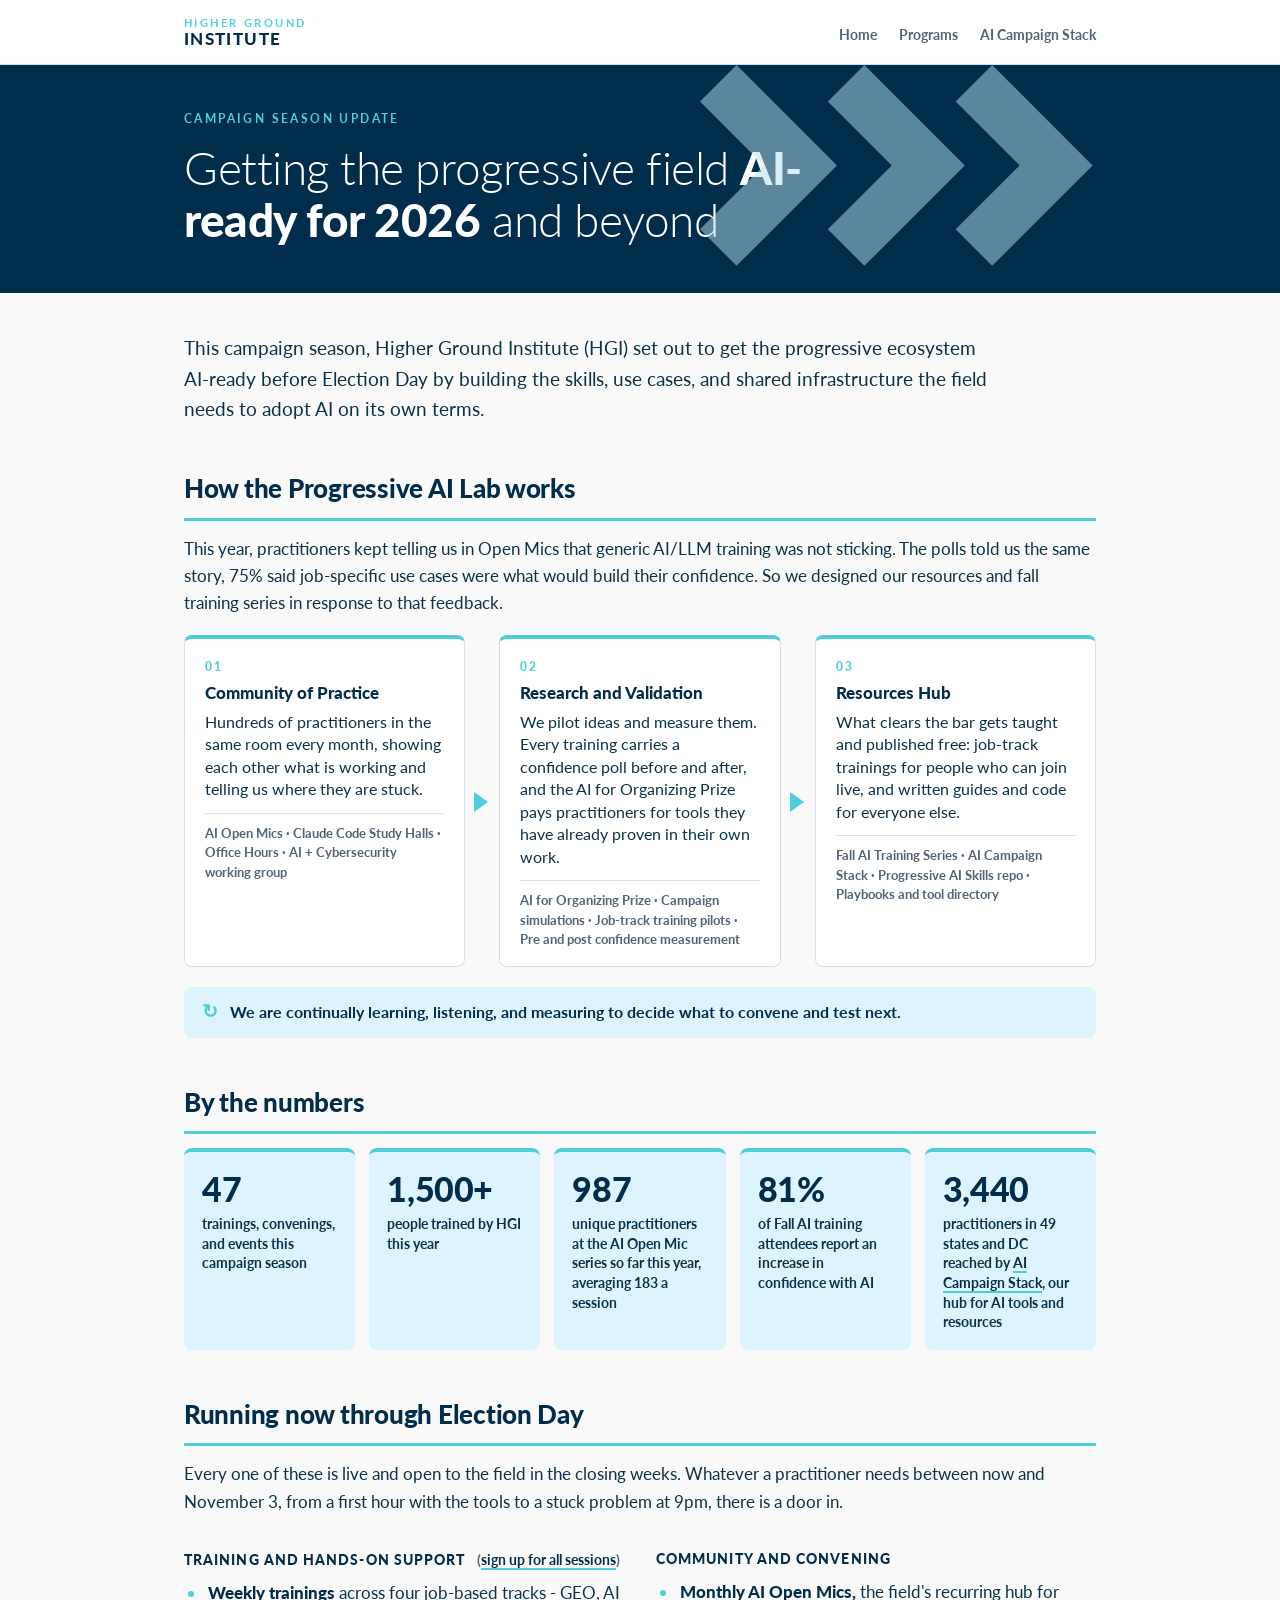
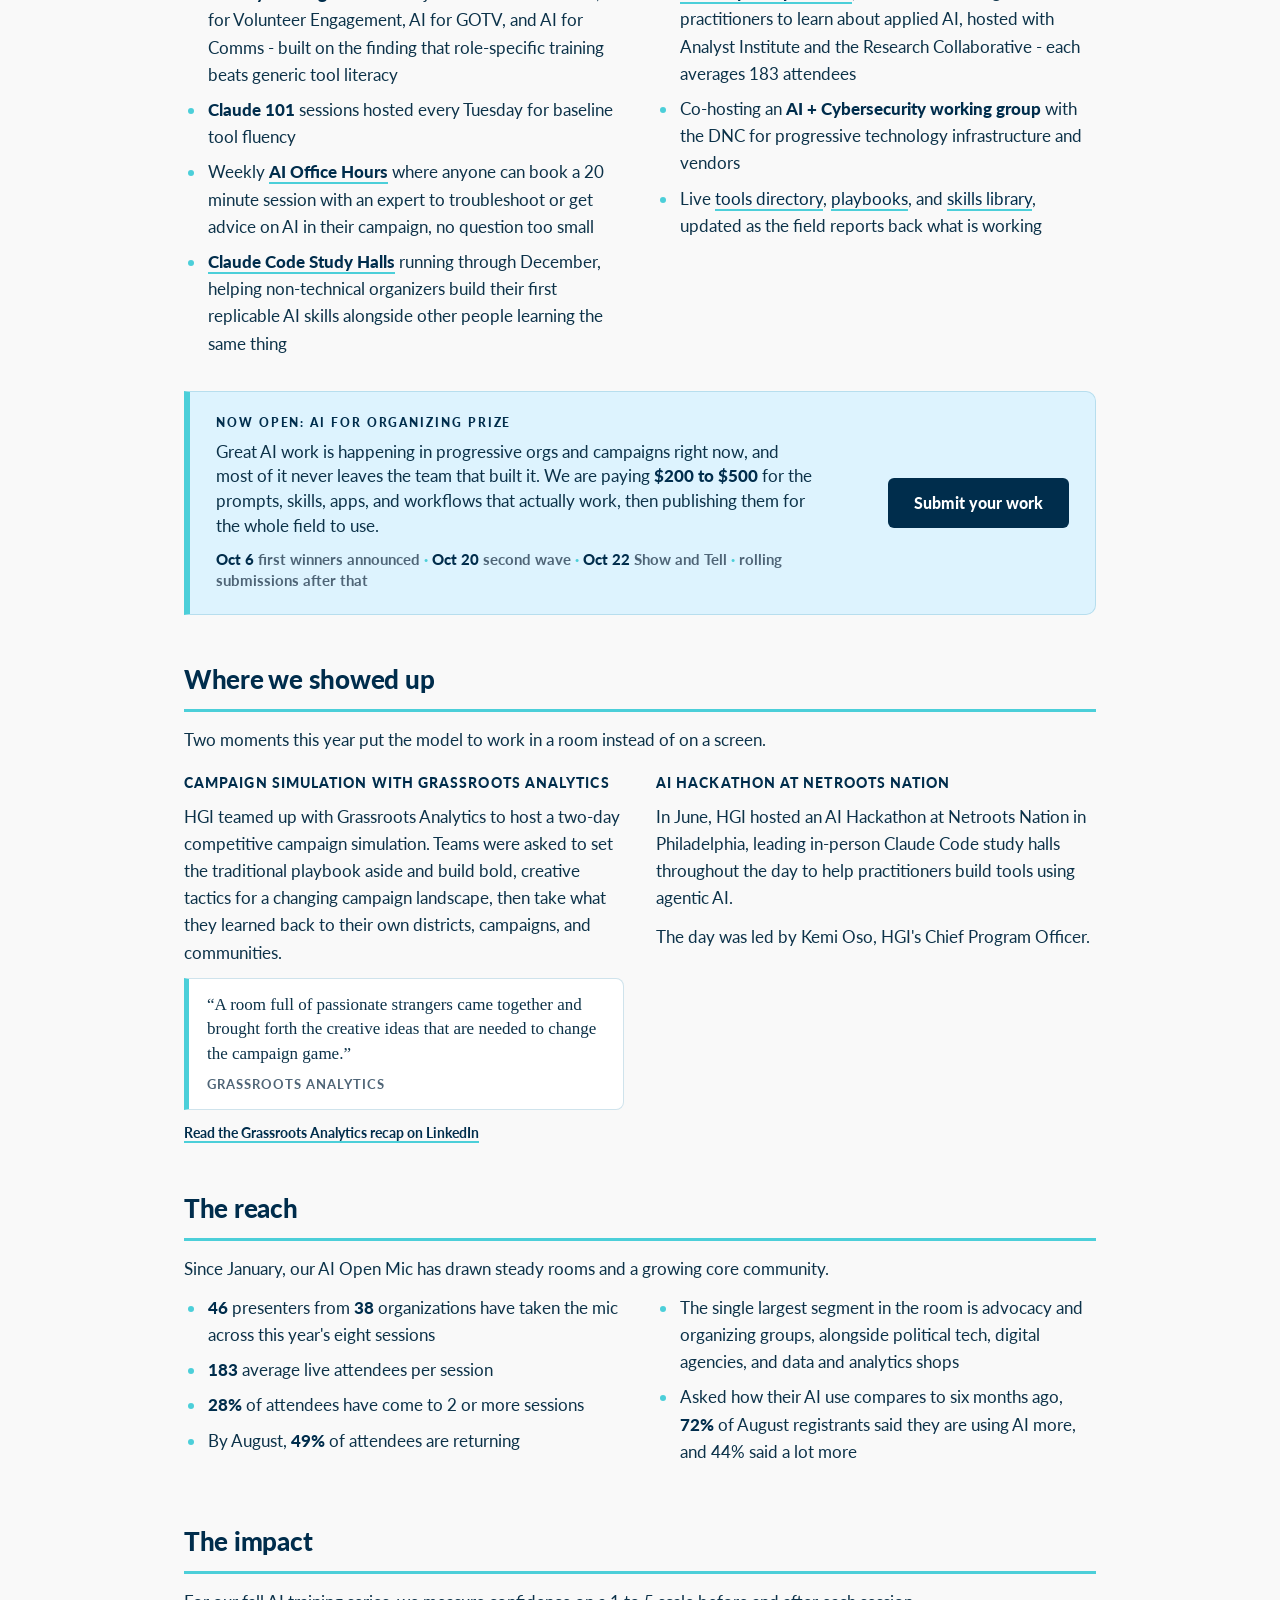
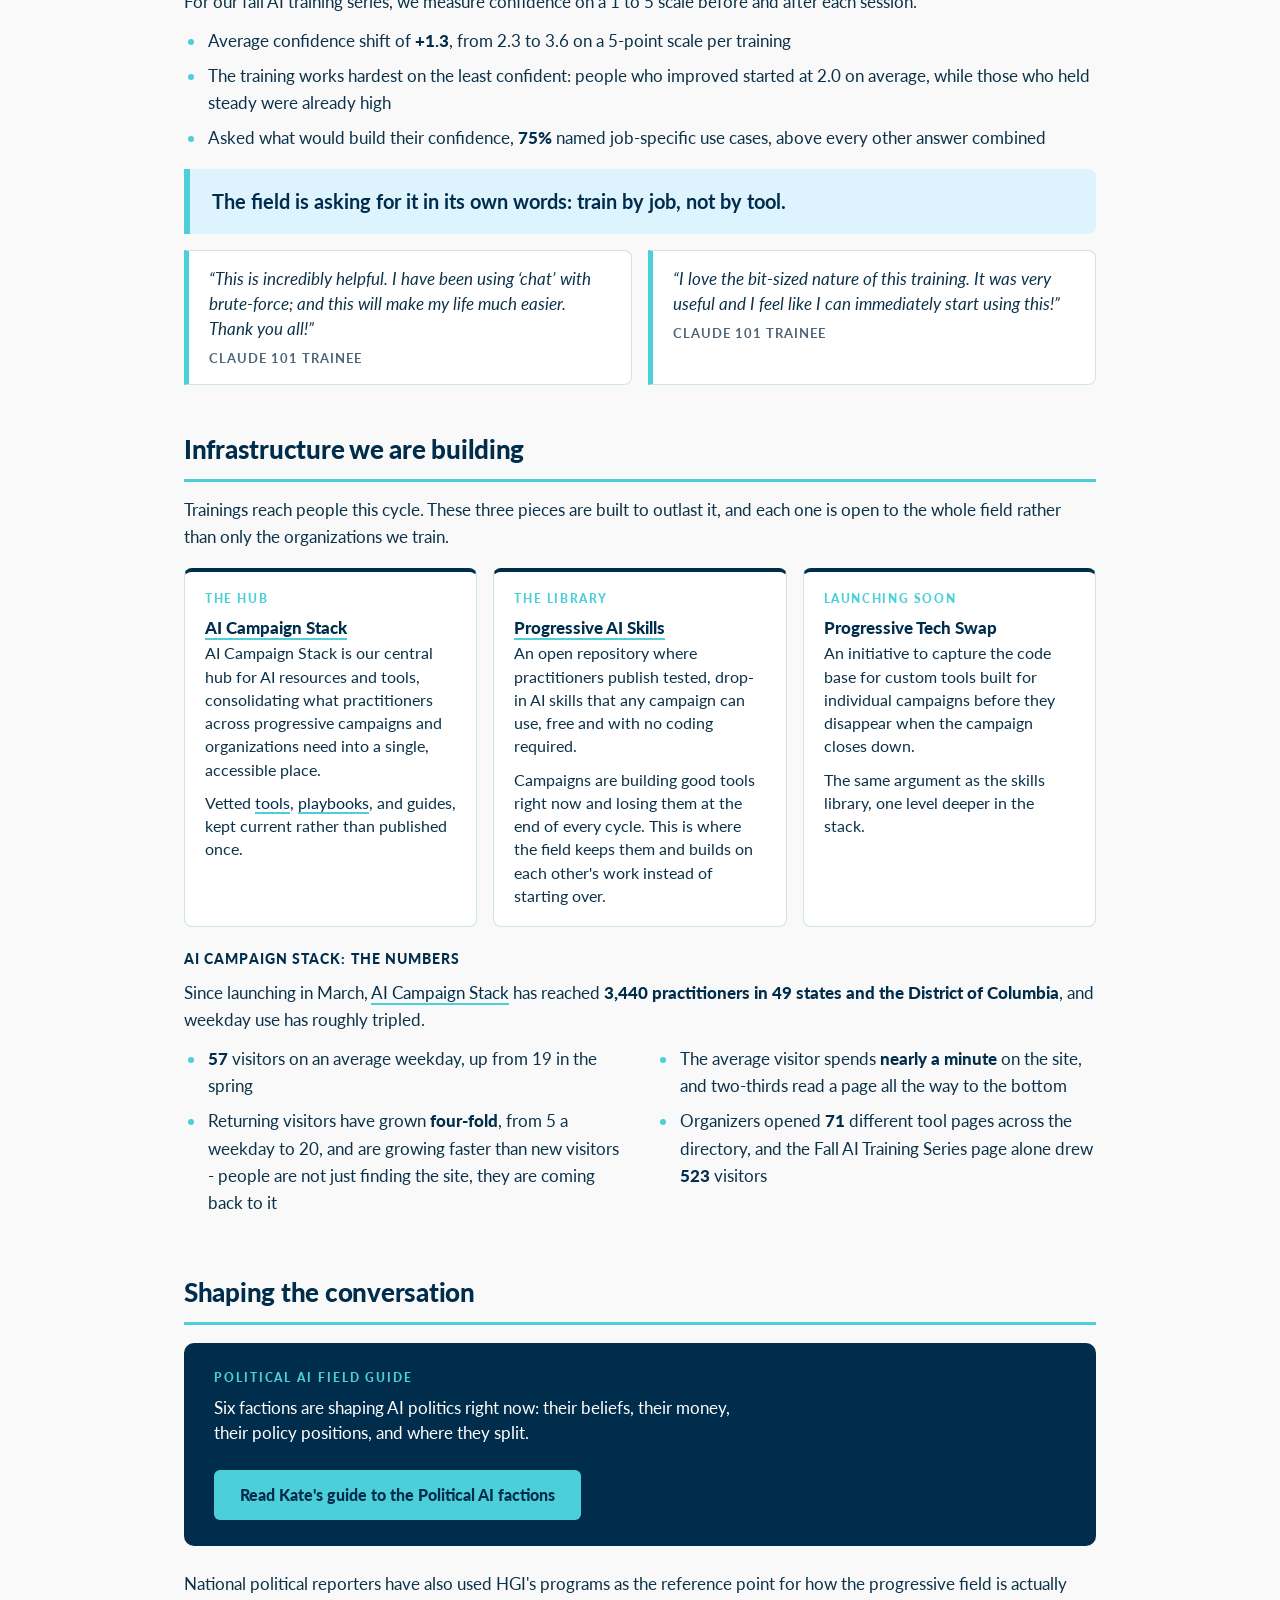
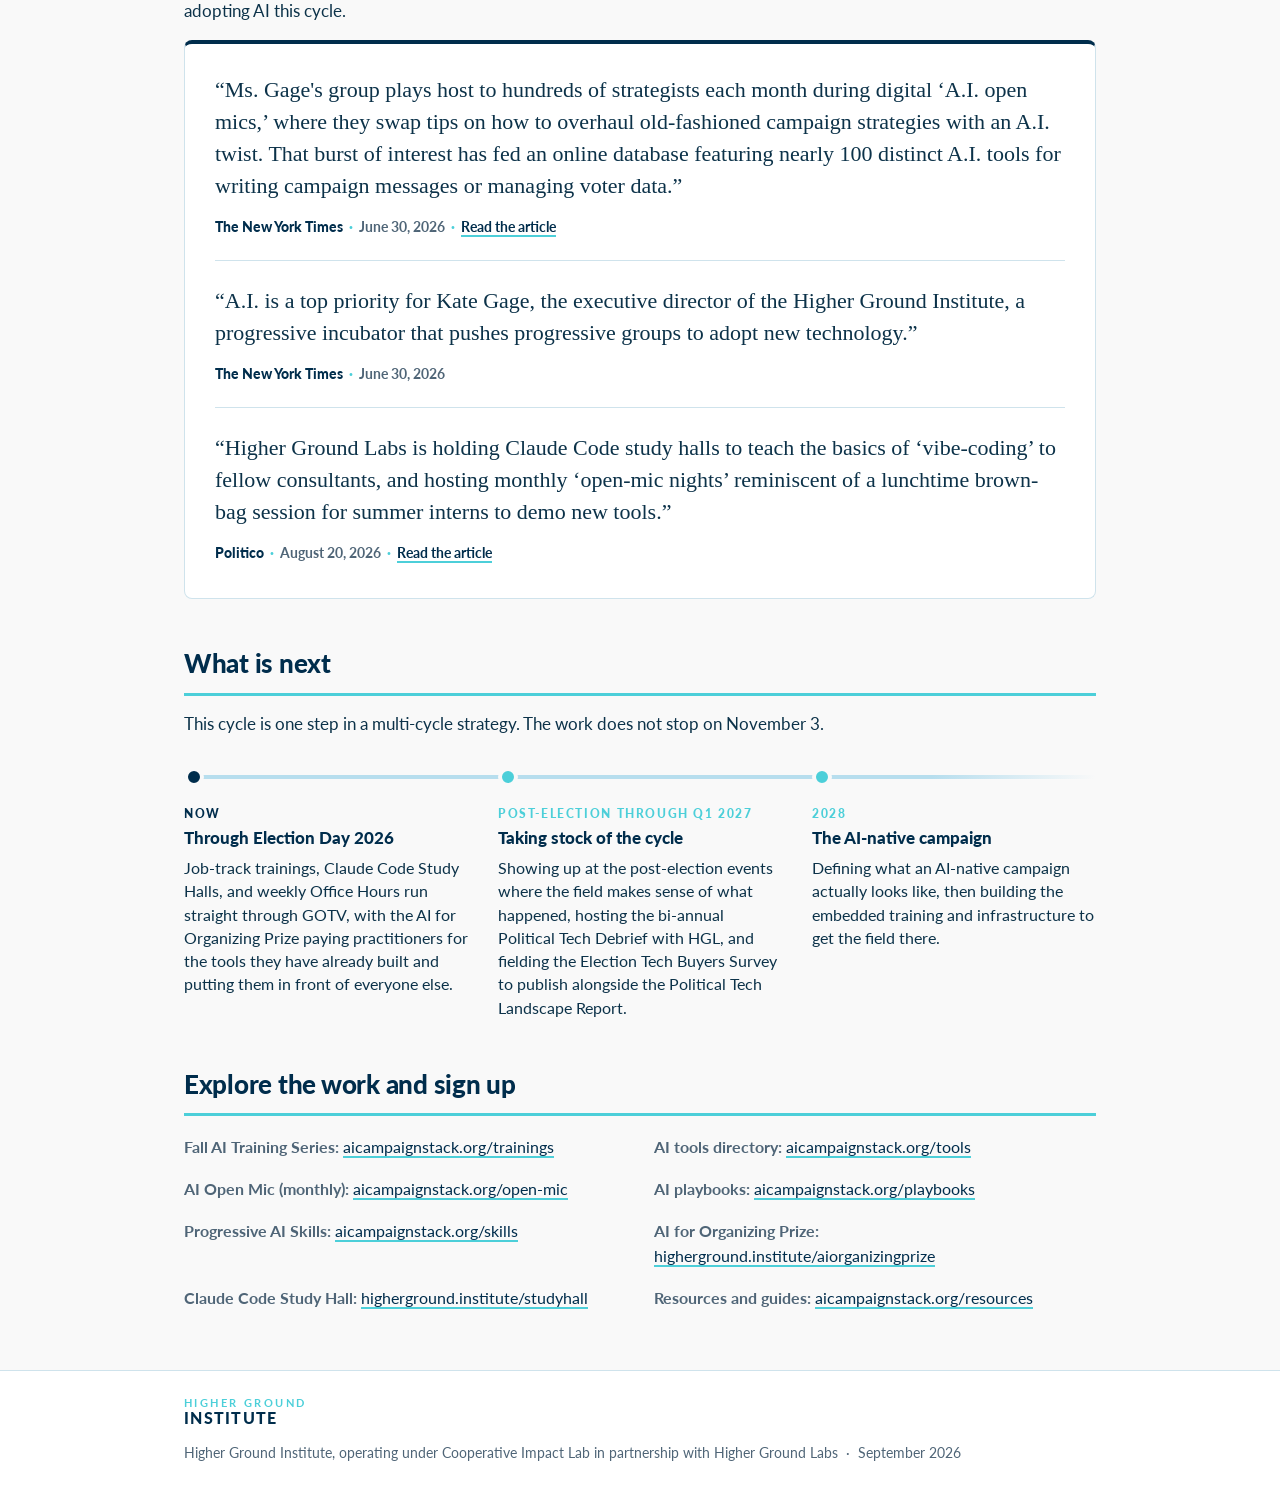
==== commit 56176b5f: "Correct simulation partner, move field guide up, expand post-election plans" ====
--- a/26electionupdate/index.html
+++ b/26electionupdate/index.html
@@ -427,9 +427,9 @@
   </div>
   <div class="pt">
     <span class="dot"></span>
-    <p class="when">Q1 2027</p>
-    <h4>Political Tech Debrief</h4>
-    <p>HGI and HGL will host the bi-annual Political Tech Debrief on what worked this cycle, and publish the Political Tech Landscape Report.</p>
+    <p class="when">Post-election through Q1 2027</p>
+    <h4>Taking stock of the cycle</h4>
+    <p>Showing up at the post-election events where the field makes sense of what happened, hosting the bi-annual Political Tech Debrief with HGL, and fielding the Election Tech Buyers Survey to publish alongside the Political Tech Landscape Report.</p>
   </div>
   <div class="pt">
     <span class="dot"></span>
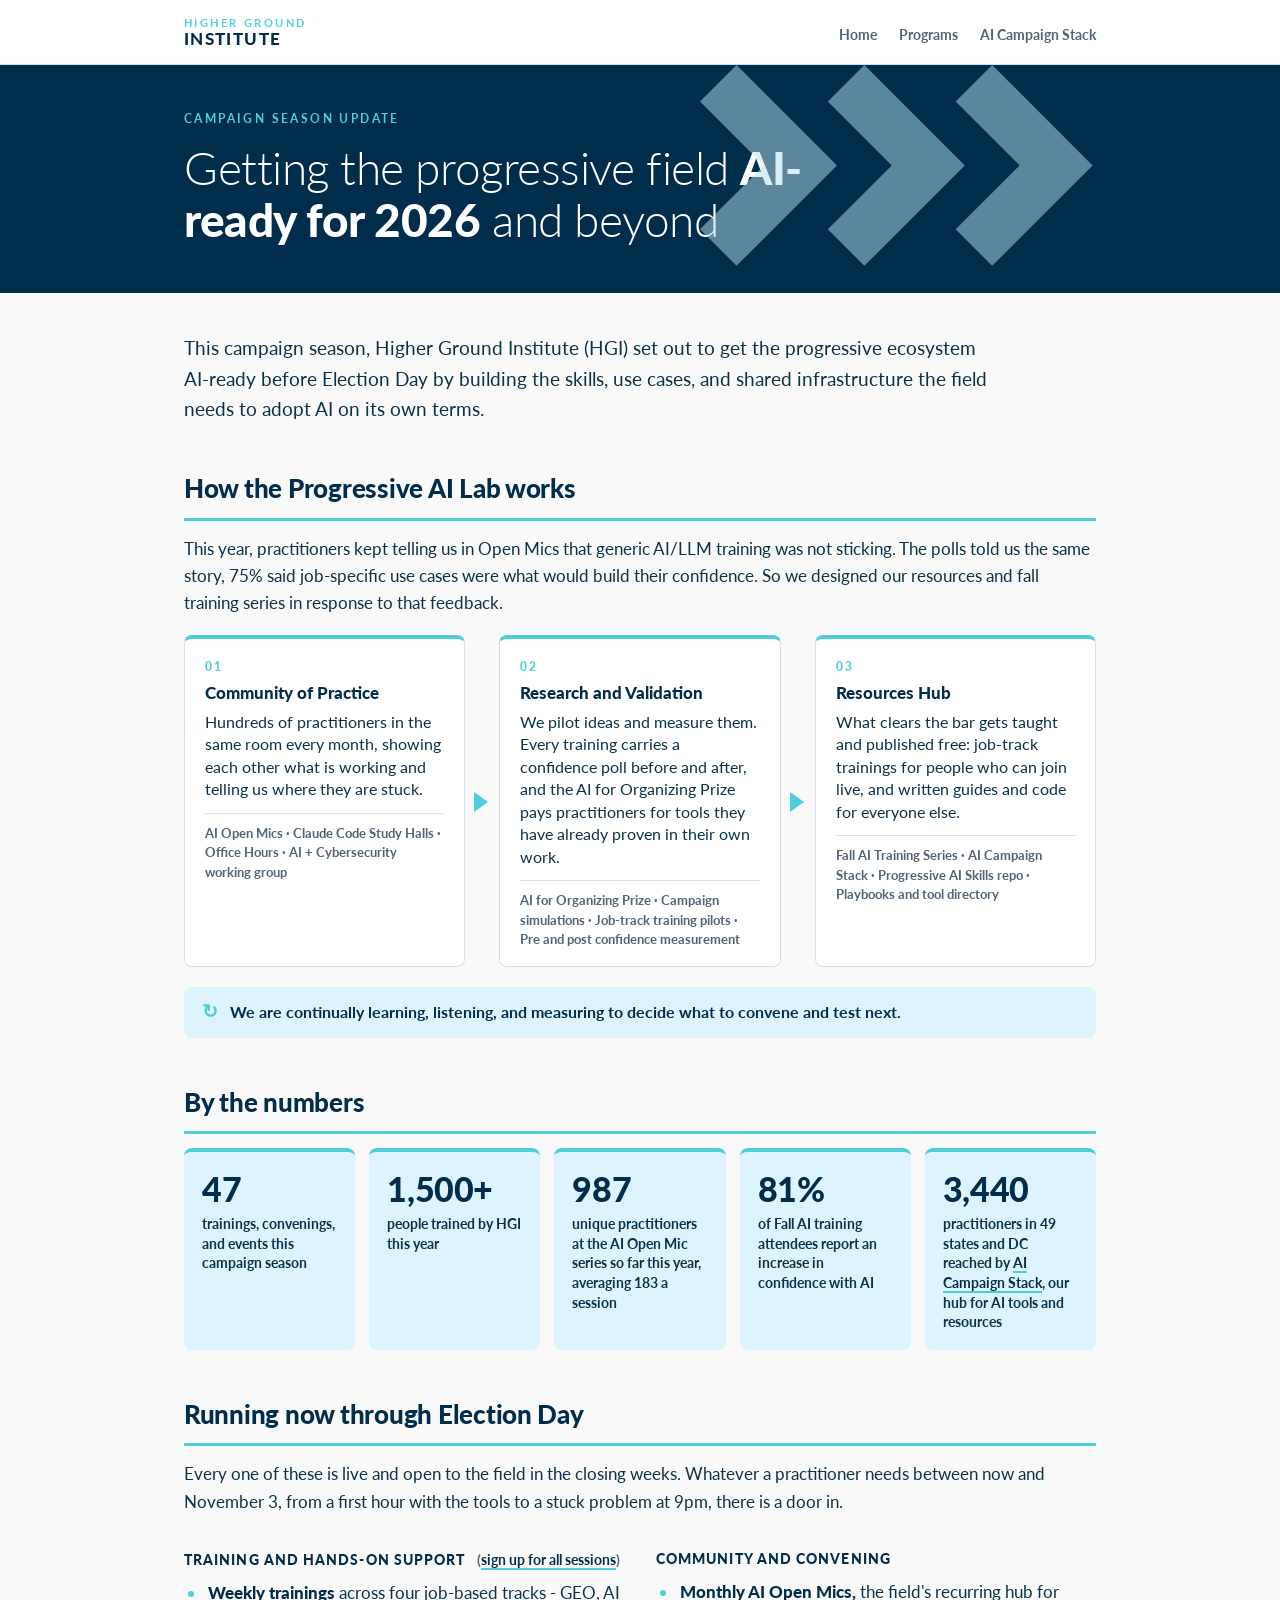
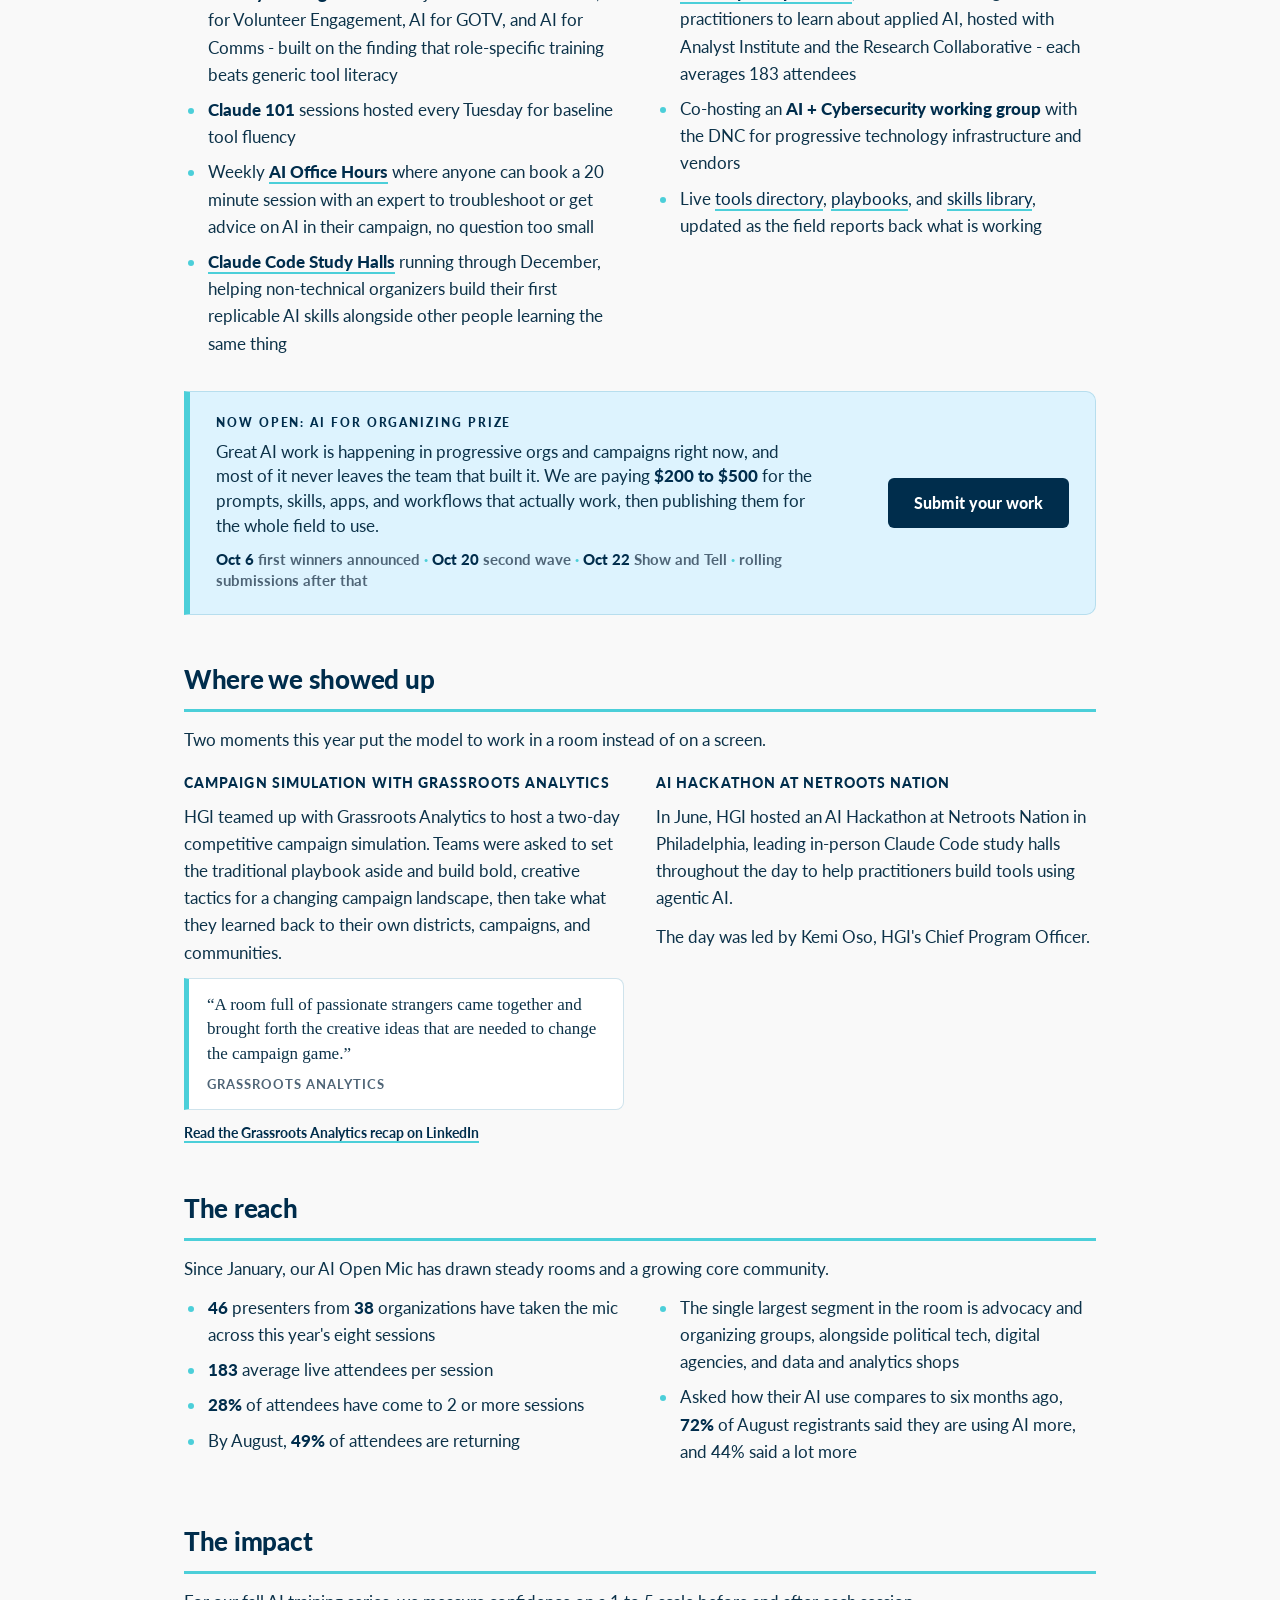
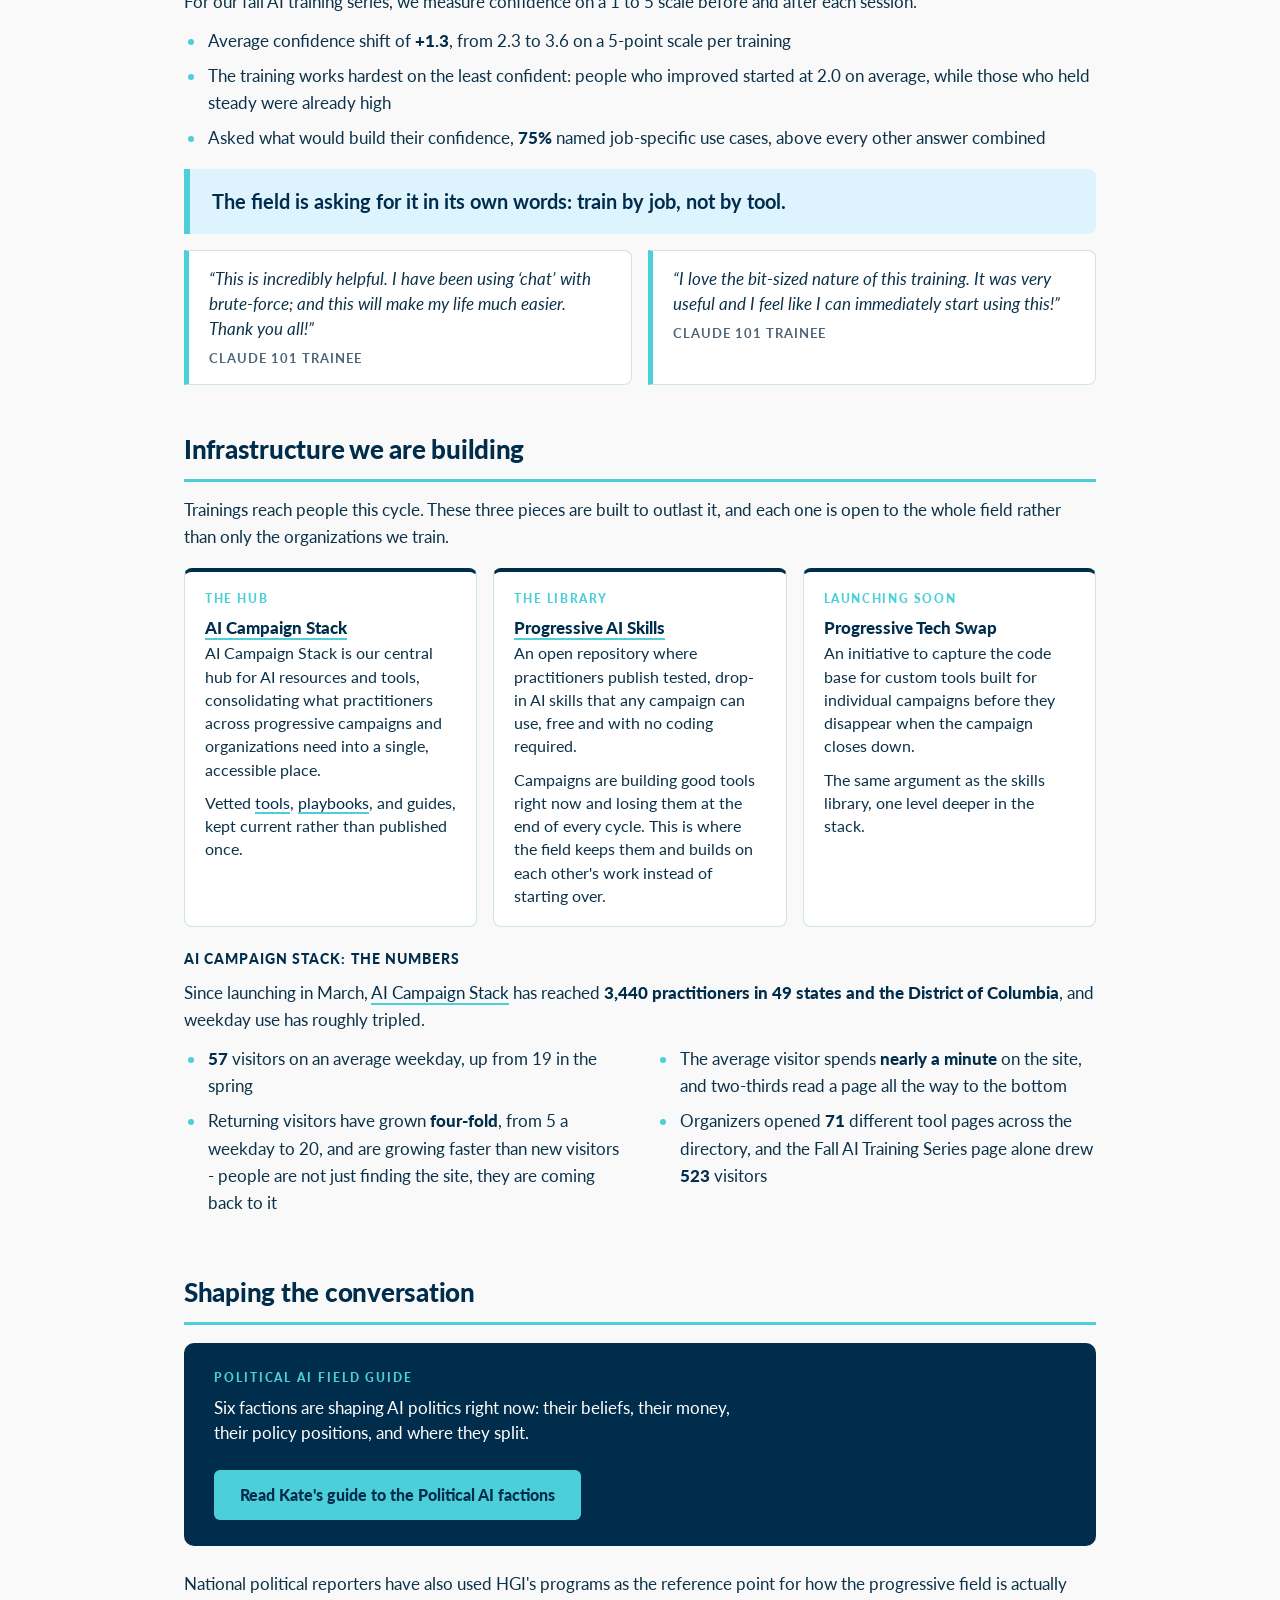
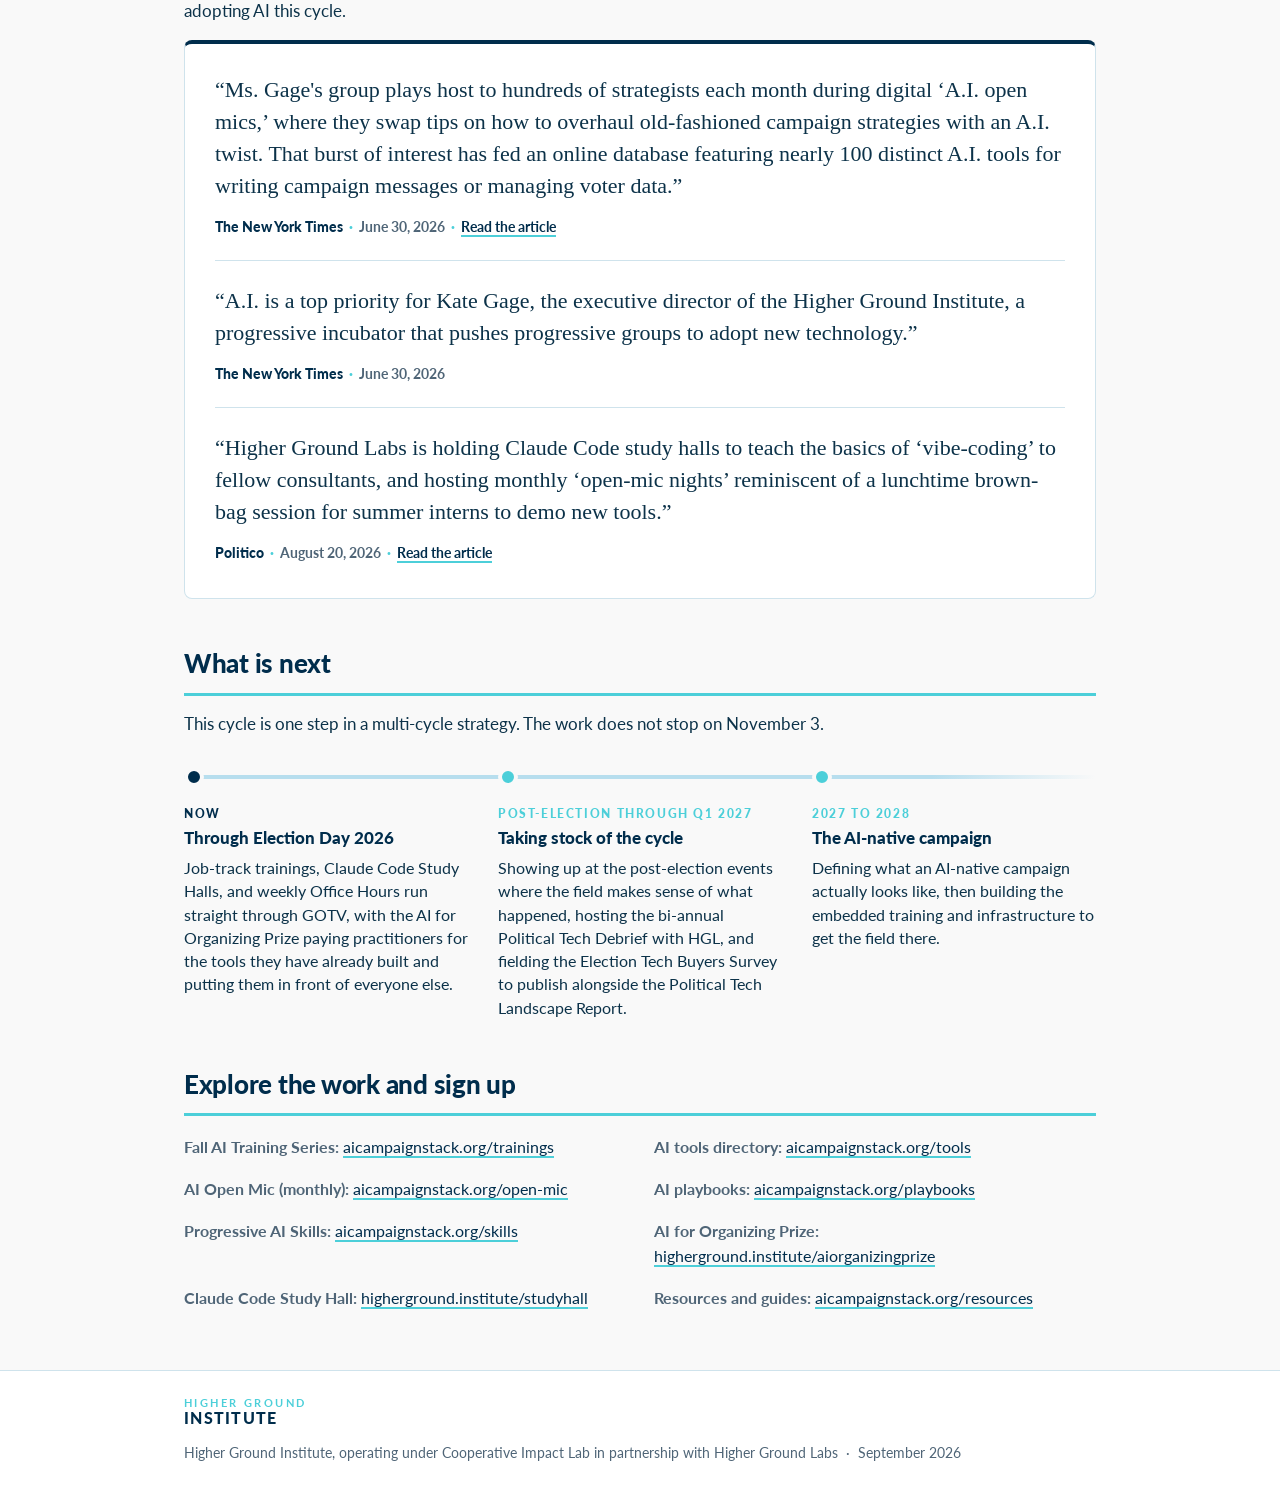
==== commit d6821044: "Correct simulation partner, move field guide up, expand post-election plans" ====
--- a/26electionupdate/index.html
+++ b/26electionupdate/index.html
@@ -433,7 +433,7 @@
   </div>
   <div class="pt">
     <span class="dot"></span>
-    <p class="when">2028</p>
+    <p class="when">2027 to 2028</p>
     <h4>The AI-native campaign</h4>
     <p>Defining what an AI-native campaign actually looks like, then building the embedded training and infrastructure to get the field there.</p>
   </div>
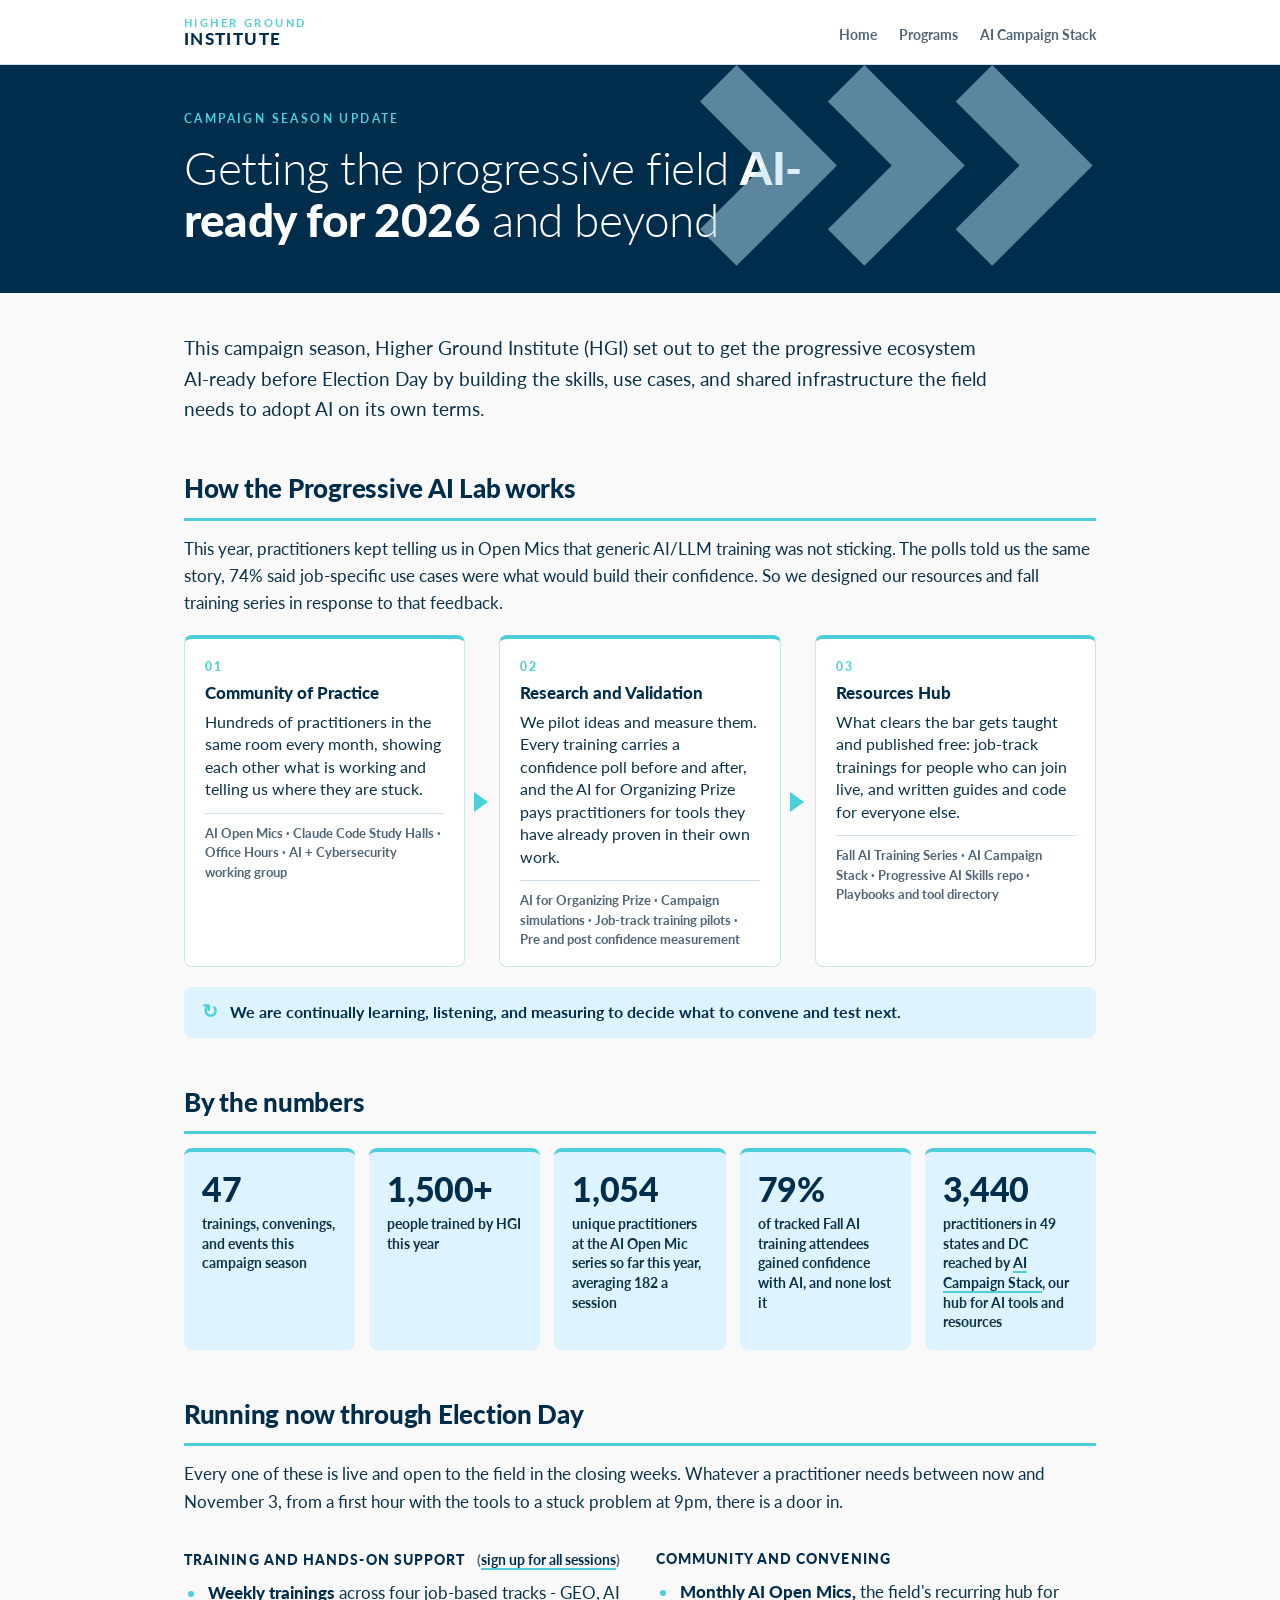
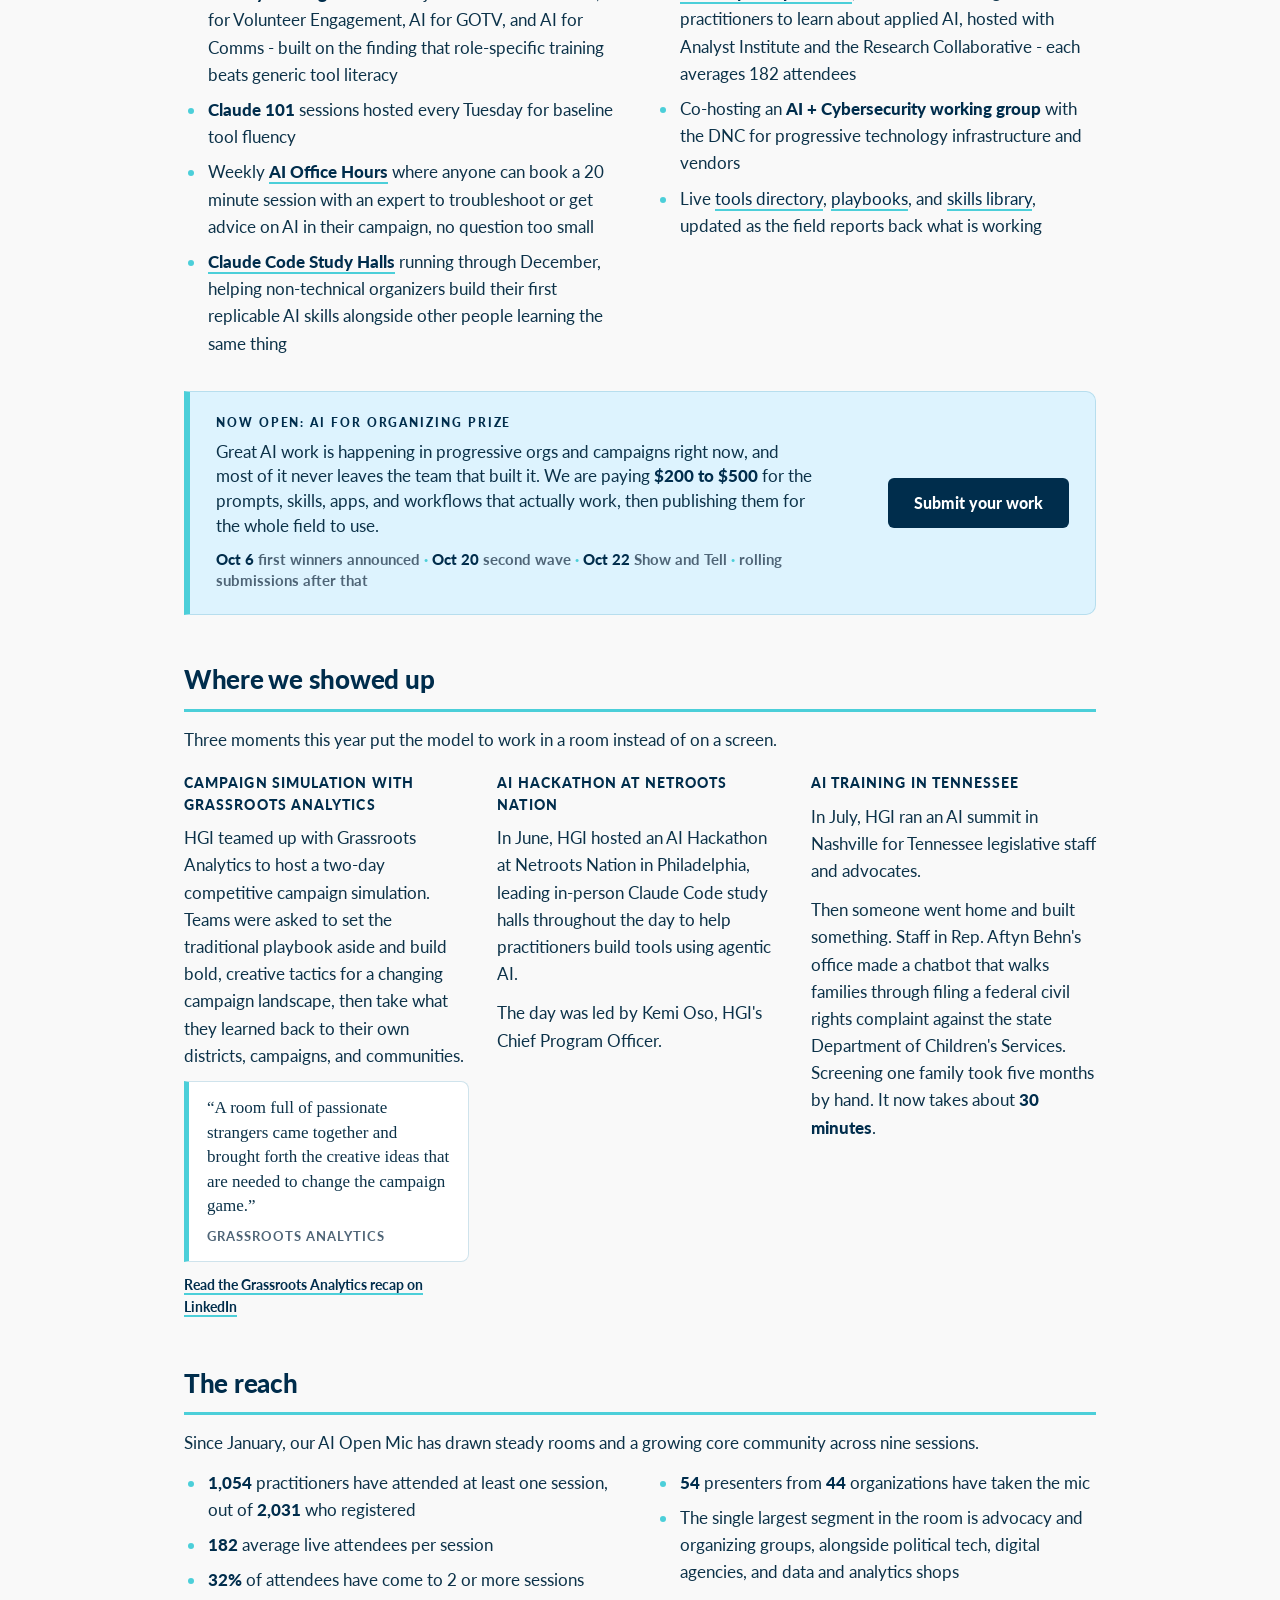
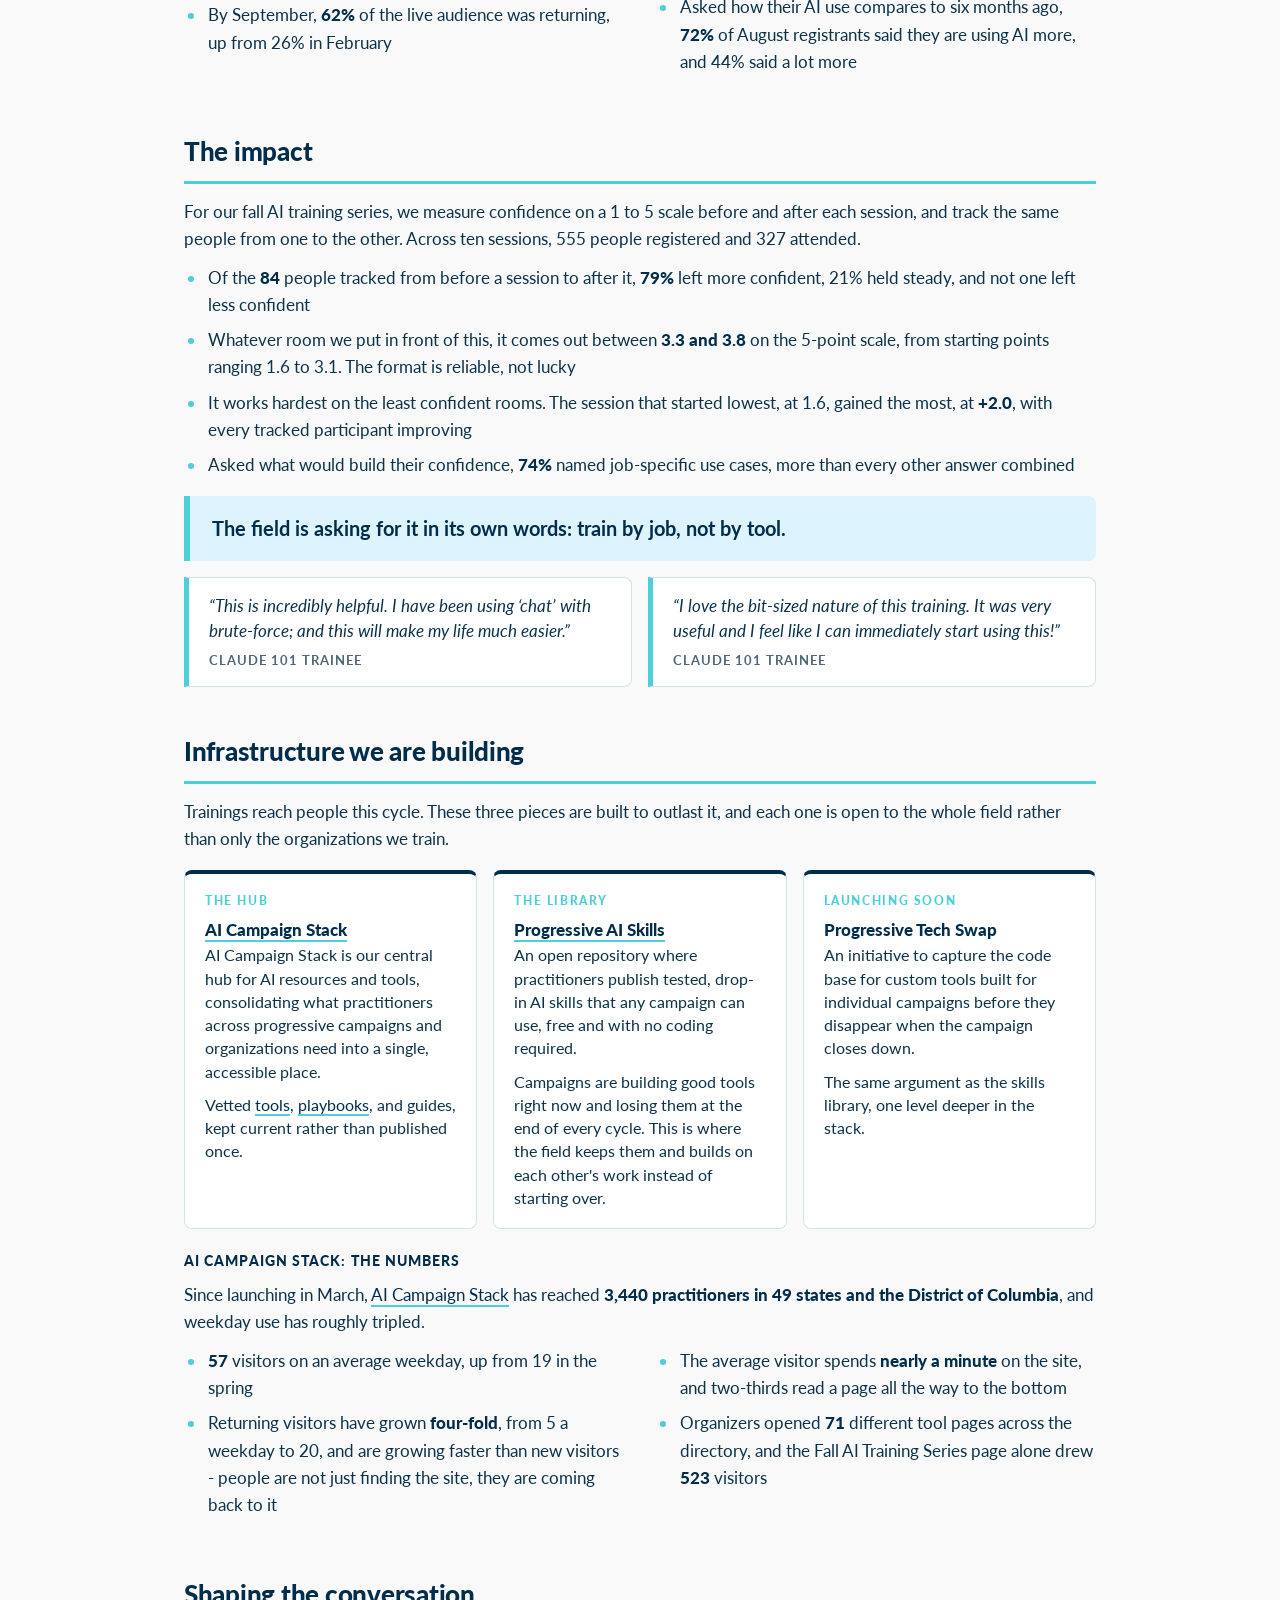
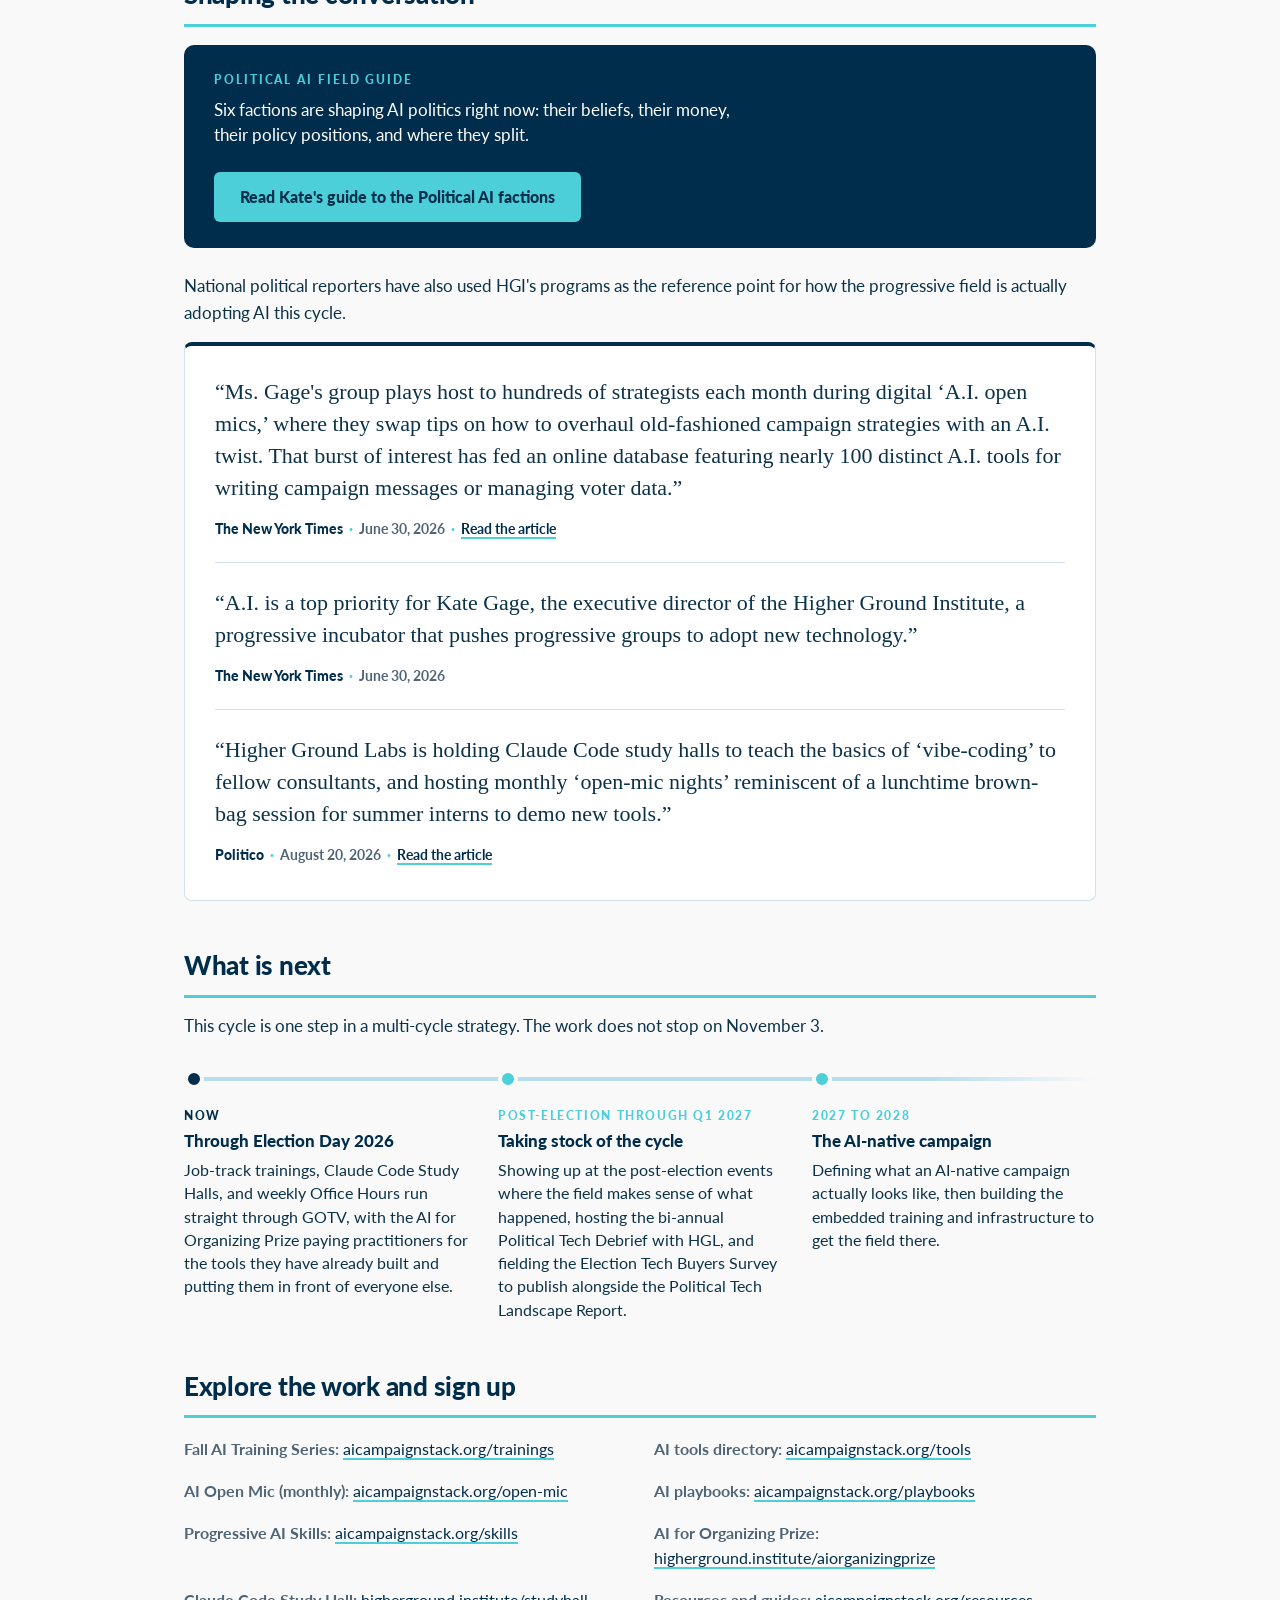
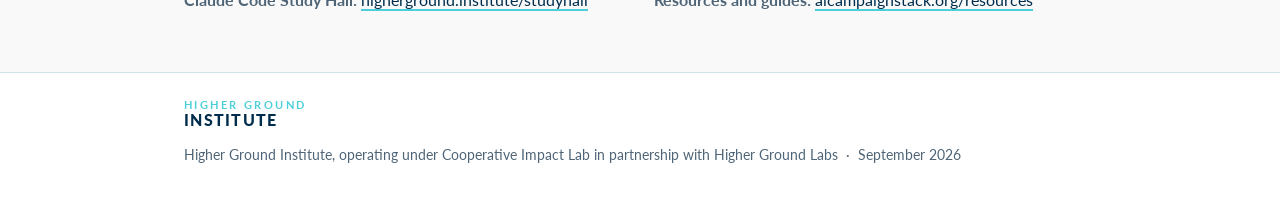
==== commit 9e83cd89: "Update metrics through September, add Tennessee training" ====
--- a/26electionupdate/index.html
+++ b/26electionupdate/index.html
@@ -109,8 +109,8 @@
   }
 
   /* ---- where we showed up ---- */
-  .field{display:grid;grid-template-columns:1fr 1fr;gap:32px;margin:16px 0 6px}
-  @media (max-width:720px){.field{grid-template-columns:1fr;gap:8px}}
+  .field{display:grid;grid-template-columns:repeat(3,1fr);gap:28px;margin:16px 0 6px}
+  @media (max-width:860px){.field{grid-template-columns:1fr;gap:10px}}
   .field h3{margin-top:4px}
   .field .src{font-size:14px;font-weight:700;margin:0}
   .field .src a{border-bottom-width:2px}
@@ -239,7 +239,7 @@
 
 <!-- ============ NEW: the model that drives the priorities ============ -->
 <h2>How the Progressive AI Lab works</h2>
-<p>This year, practitioners kept telling us in Open Mics that generic AI/LLM training was not sticking. The polls told us the same story, 75% said job-specific use cases were what would build their confidence. So we designed our resources and fall training series in response to that feedback.</p>
+<p>This year, practitioners kept telling us in Open Mics that generic AI/LLM training was not sticking. The polls told us the same story, 74% said job-specific use cases were what would build their confidence. So we designed our resources and fall training series in response to that feedback.</p>
 
 <div class="model">
   <div class="stage">
@@ -267,8 +267,8 @@
 <div class="stats">
   <div class="stat"><div class="n">47</div><div class="l">trainings, convenings, and events this campaign season</div></div>
   <div class="stat"><div class="n">1,500+</div><div class="l">people trained by HGI this year</div></div>
-  <div class="stat"><div class="n">987</div><div class="l">unique practitioners at the AI Open Mic series so far this year, averaging 183 a session</div></div>
-  <div class="stat"><div class="n">81%</div><div class="l">of Fall AI training attendees report an increase in confidence with AI</div></div>
+  <div class="stat"><div class="n">1,054</div><div class="l">unique practitioners at the AI Open Mic series so far this year, averaging 182 a session</div></div>
+  <div class="stat"><div class="n">79%</div><div class="l">of tracked Fall AI training attendees gained confidence with AI, and none lost it</div></div>
   <div class="stat"><div class="n">3,440</div><div class="l">practitioners in 49 states and DC reached by <a href="https://aicampaignstack.org">AI Campaign Stack</a>, our hub for AI tools and resources</div></div>
 </div>
 
@@ -287,7 +287,7 @@
 <div>
   <h3>Community and convening</h3>
   <ul>
-    <li><b><a href="https://aicampaignstack.org/open-mic">Monthly AI Open Mics</a>,</b> the field's recurring hub for practitioners to learn about applied AI, hosted with Analyst Institute and the Research Collaborative - each averages 183 attendees</li>
+    <li><b><a href="https://aicampaignstack.org/open-mic">Monthly AI Open Mics</a>,</b> the field's recurring hub for practitioners to learn about applied AI, hosted with Analyst Institute and the Research Collaborative - each averages 182 attendees</li>
     <li>Co-hosting an <b>AI + Cybersecurity working group</b> with the DNC for progressive technology infrastructure and vendors</li>
     <li>Live <a href="https://aicampaignstack.org/tools">tools directory</a>, <a href="https://aicampaignstack.org/playbooks">playbooks</a>, and <a href="https://aicampaignstack.org/skills">skills library</a>, updated as the field reports back what is working</li>
   </ul>
@@ -305,7 +305,7 @@
 
 <!-- ============ NEW: where we showed up ============ -->
 <h2>Where we showed up</h2>
-<p>Two moments this year put the model to work in a room instead of on a screen.</p>
+<p>Three moments this year put the model to work in a room instead of on a screen.</p>
 
 <div class="field">
   <div>
@@ -322,33 +322,40 @@
     <p>In June, HGI hosted an AI Hackathon at Netroots Nation in Philadelphia, leading in-person Claude Code study halls throughout the day to help practitioners build tools using agentic AI.</p>
     <p>The day was led by Kemi Oso, HGI's Chief Program Officer.</p>
   </div>
+  <div>
+    <h3>AI training in Tennessee</h3>
+    <p>In July, HGI ran an AI summit in Nashville for Tennessee legislative staff and advocates.</p>
+    <p>Then someone went home and built something. Staff in Rep. Aftyn Behn's office made a chatbot that walks families through filing a federal civil rights complaint against the state Department of Children's Services. Screening one family took five months by hand. It now takes about <b>30 minutes</b>.</p>
+  </div>
 </div>
 
 <h2>The reach</h2>
-<p>Since January, our AI Open Mic has drawn steady rooms and a growing core community.</p>
+<p>Since January, our AI Open Mic has drawn steady rooms and a growing core community across nine sessions.</p>
 <div class="two">
 <div><ul>
-  <li><b>46</b> presenters from <b>38</b> organizations have taken the mic across this year's eight sessions</li>
-  <li><b>183</b> average live attendees per session</li>
-  <li><b>28%</b> of attendees have come to 2 or more sessions</li>
-  <li>By August, <b>49%</b> of attendees are returning</li>
+  <li><b>1,054</b> practitioners have attended at least one session, out of <b>2,031</b> who registered</li>
+  <li><b>182</b> average live attendees per session</li>
+  <li><b>32%</b> of attendees have come to 2 or more sessions</li>
+  <li>By September, <b>62%</b> of the live audience was returning, up from 26% in February</li>
 </ul></div>
 <div><ul>
+  <li><b>54</b> presenters from <b>44</b> organizations have taken the mic</li>
   <li>The single largest segment in the room is advocacy and organizing groups, alongside political tech, digital agencies, and data and analytics shops</li>
   <li>Asked how their AI use compares to six months ago, <b>72%</b> of August registrants said they are using AI more, and 44% said a lot more</li>
 </ul></div>
 </div>
 
 <h2>The impact</h2>
-<p>For our fall AI training series, we measure confidence on a 1 to 5 scale before and after each session.</p>
+<p>For our fall AI training series, we measure confidence on a 1 to 5 scale before and after each session, and track the same people from one to the other. Across ten sessions, 555 people registered and 327 attended.</p>
 <ul>
-  <li>Average confidence shift of <b>+1.3</b>, from 2.3 to 3.6 on a 5-point scale per training</li>
-  <li>The training works hardest on the least confident: people who improved started at 2.0 on average, while those who held steady were already high</li>
-  <li>Asked what would build their confidence, <b>75%</b> named job-specific use cases, above every other answer combined</li>
+  <li>Of the <b>84</b> people tracked from before a session to after it, <b>79%</b> left more confident, 21% held steady, and not one left less confident</li>
+  <li>Whatever room we put in front of this, it comes out between <b>3.3 and 3.8</b> on the 5-point scale, from starting points ranging 1.6 to 3.1. The format is reliable, not lucky</li>
+  <li>It works hardest on the least confident rooms. The session that started lowest, at 1.6, gained the most, at <b>+2.0</b>, with every tracked participant improving</li>
+  <li>Asked what would build their confidence, <b>74%</b> named job-specific use cases, more than every other answer combined</li>
 </ul>
 <div class="callout">The field is asking for it in its own words: train by job, not by tool.</div>
 <div class="quotes">
-  <div class="quote"><p>&#8220;This is incredibly helpful. I have been using &#8216;chat&#8217; with brute-force; and this will make my life much easier. Thank you all!&#8221;</p><cite>Claude 101 trainee</cite></div>
+  <div class="quote"><p>&#8220;This is incredibly helpful. I have been using &#8216;chat&#8217; with brute-force; and this will make my life much easier.&#8221;</p><cite>Claude 101 trainee</cite></div>
   <div class="quote"><p>&#8220;I love the bit-sized nature of this training. It was very useful and I feel like I can immediately start using this!&#8221;</p><cite>Claude 101 trainee</cite></div>
 </div>
 
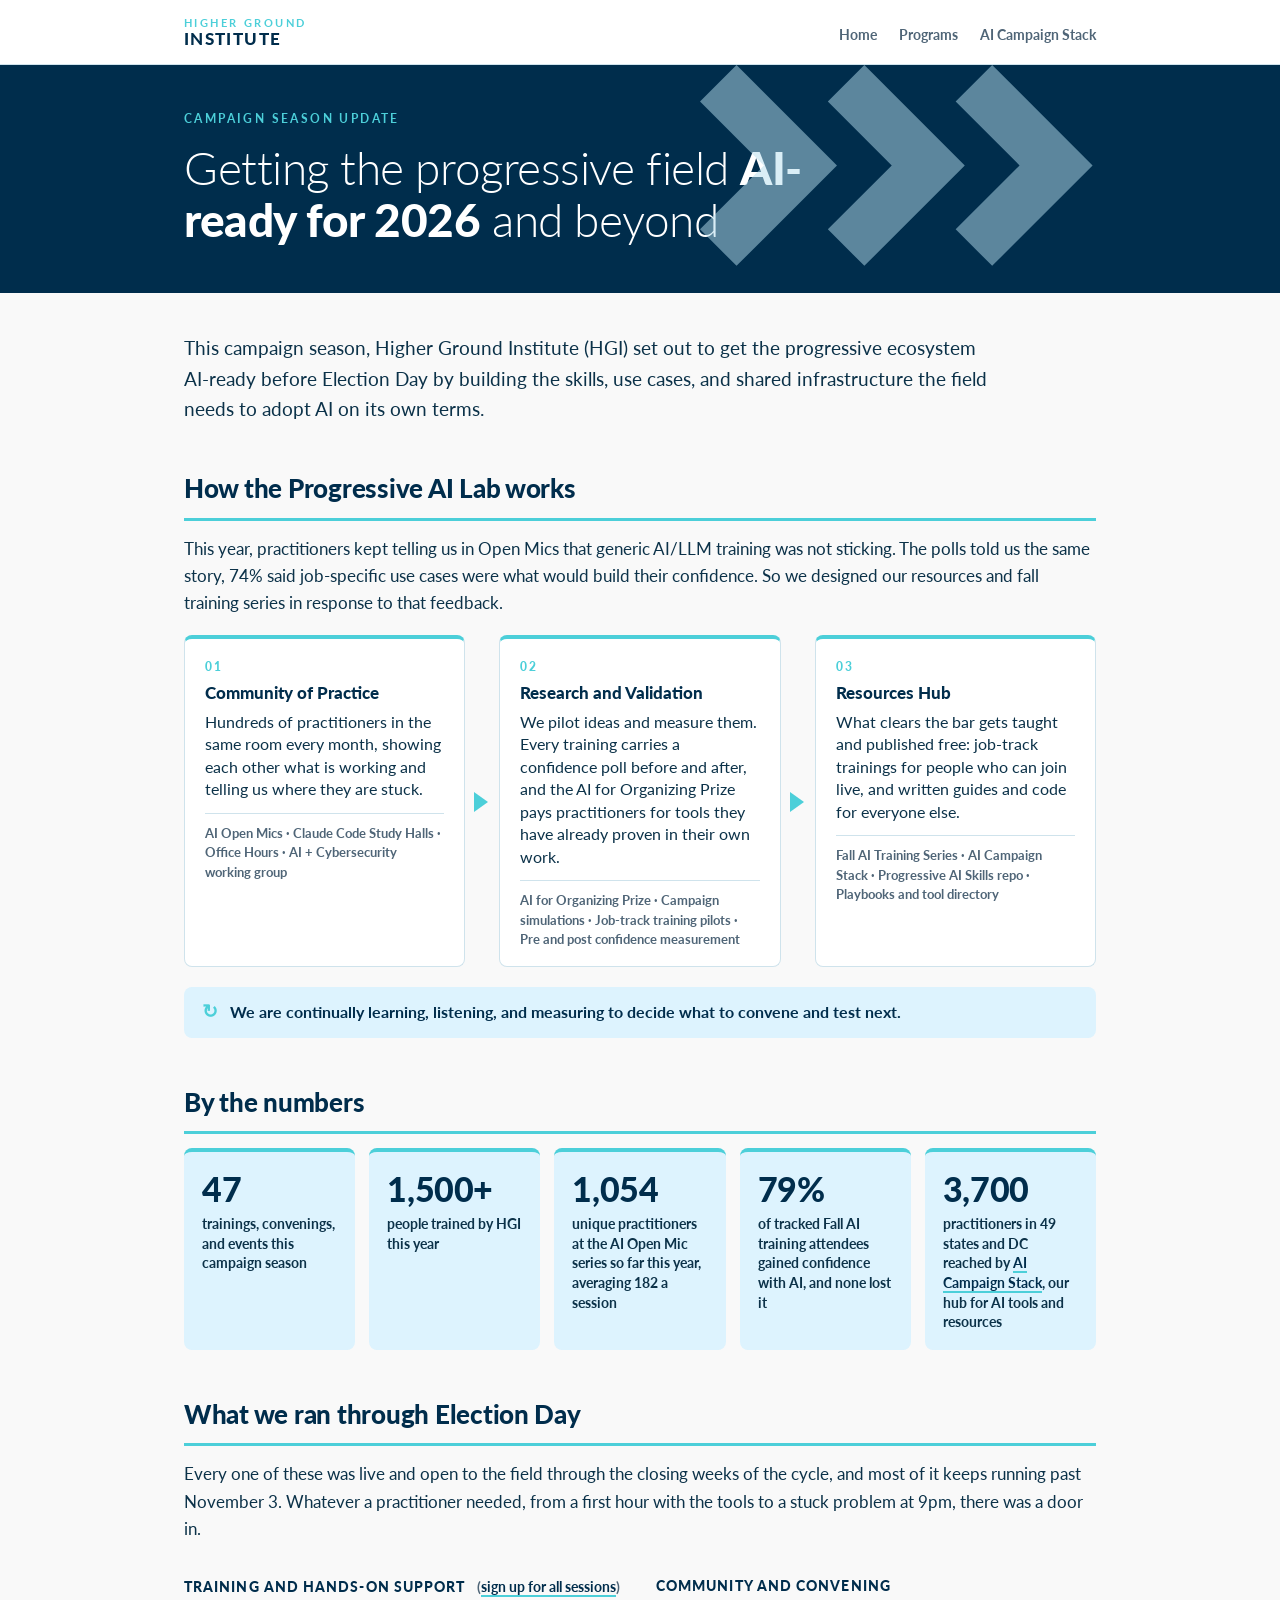
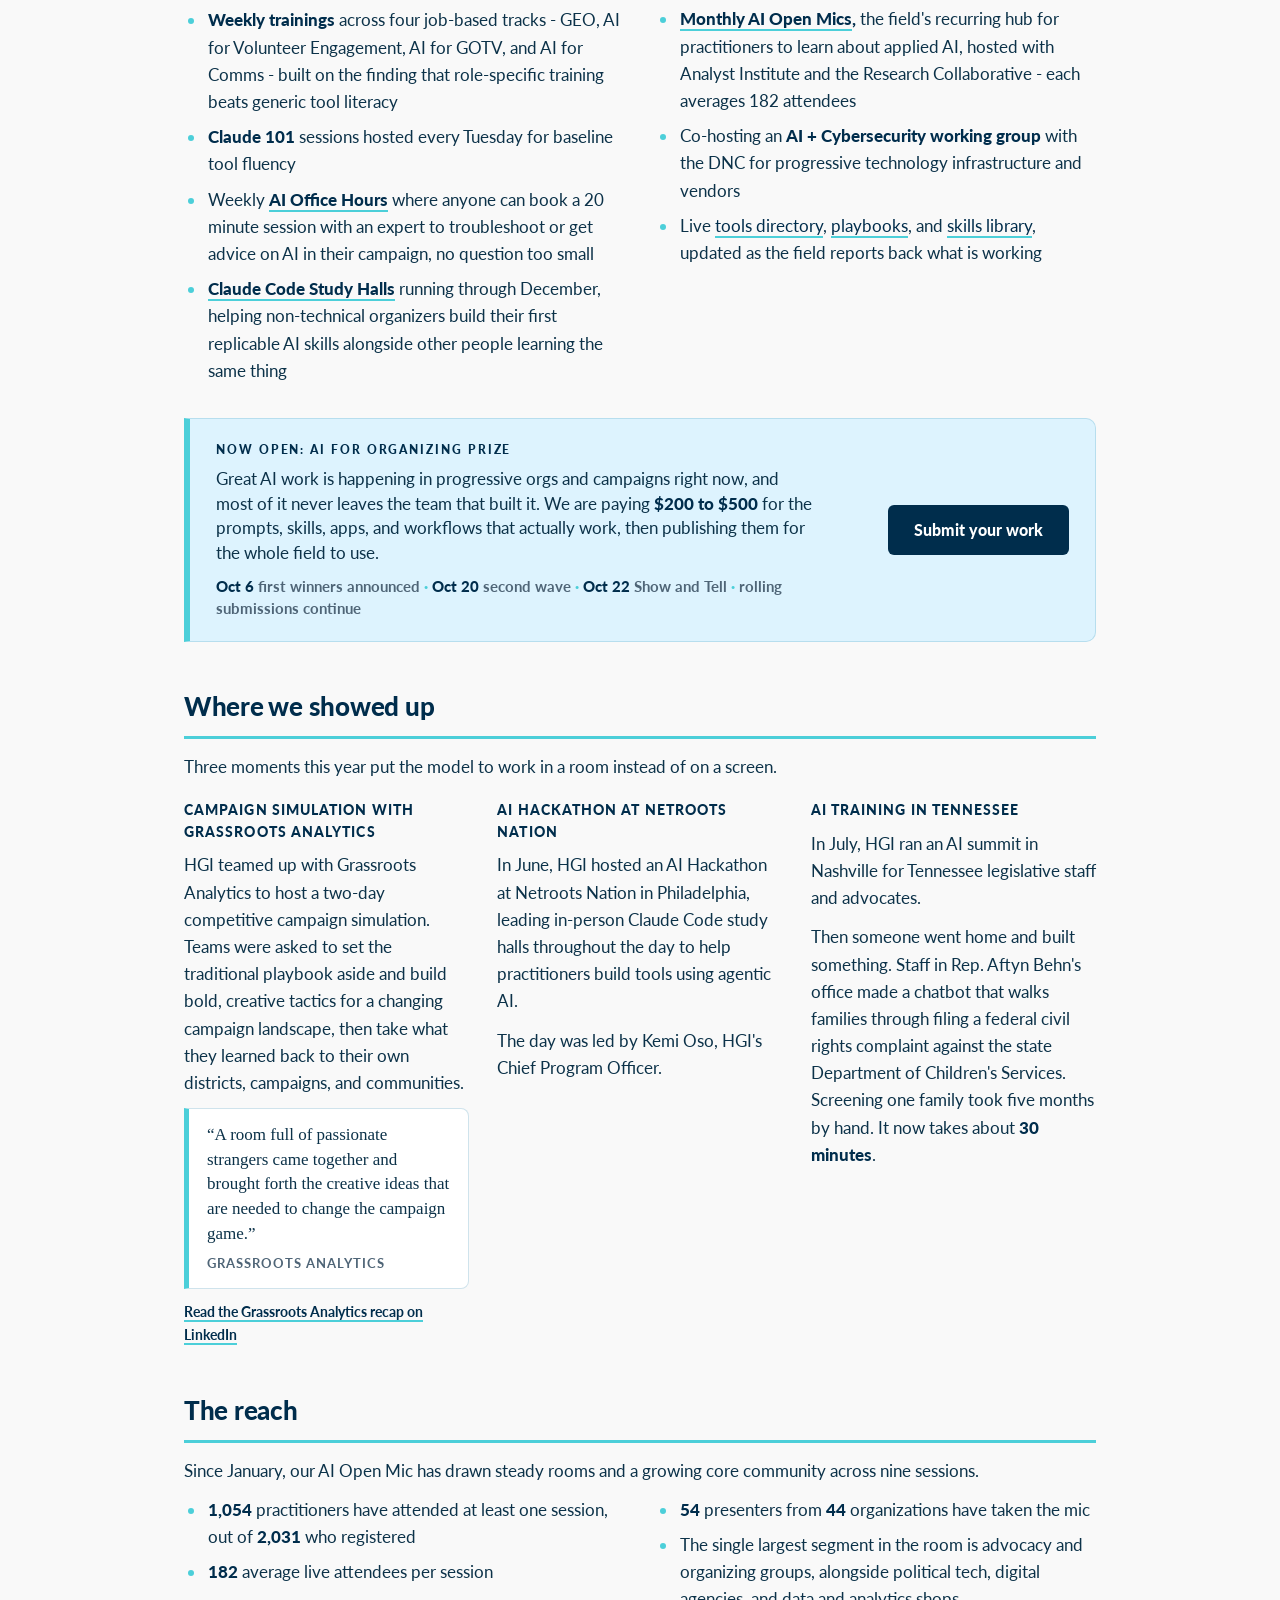
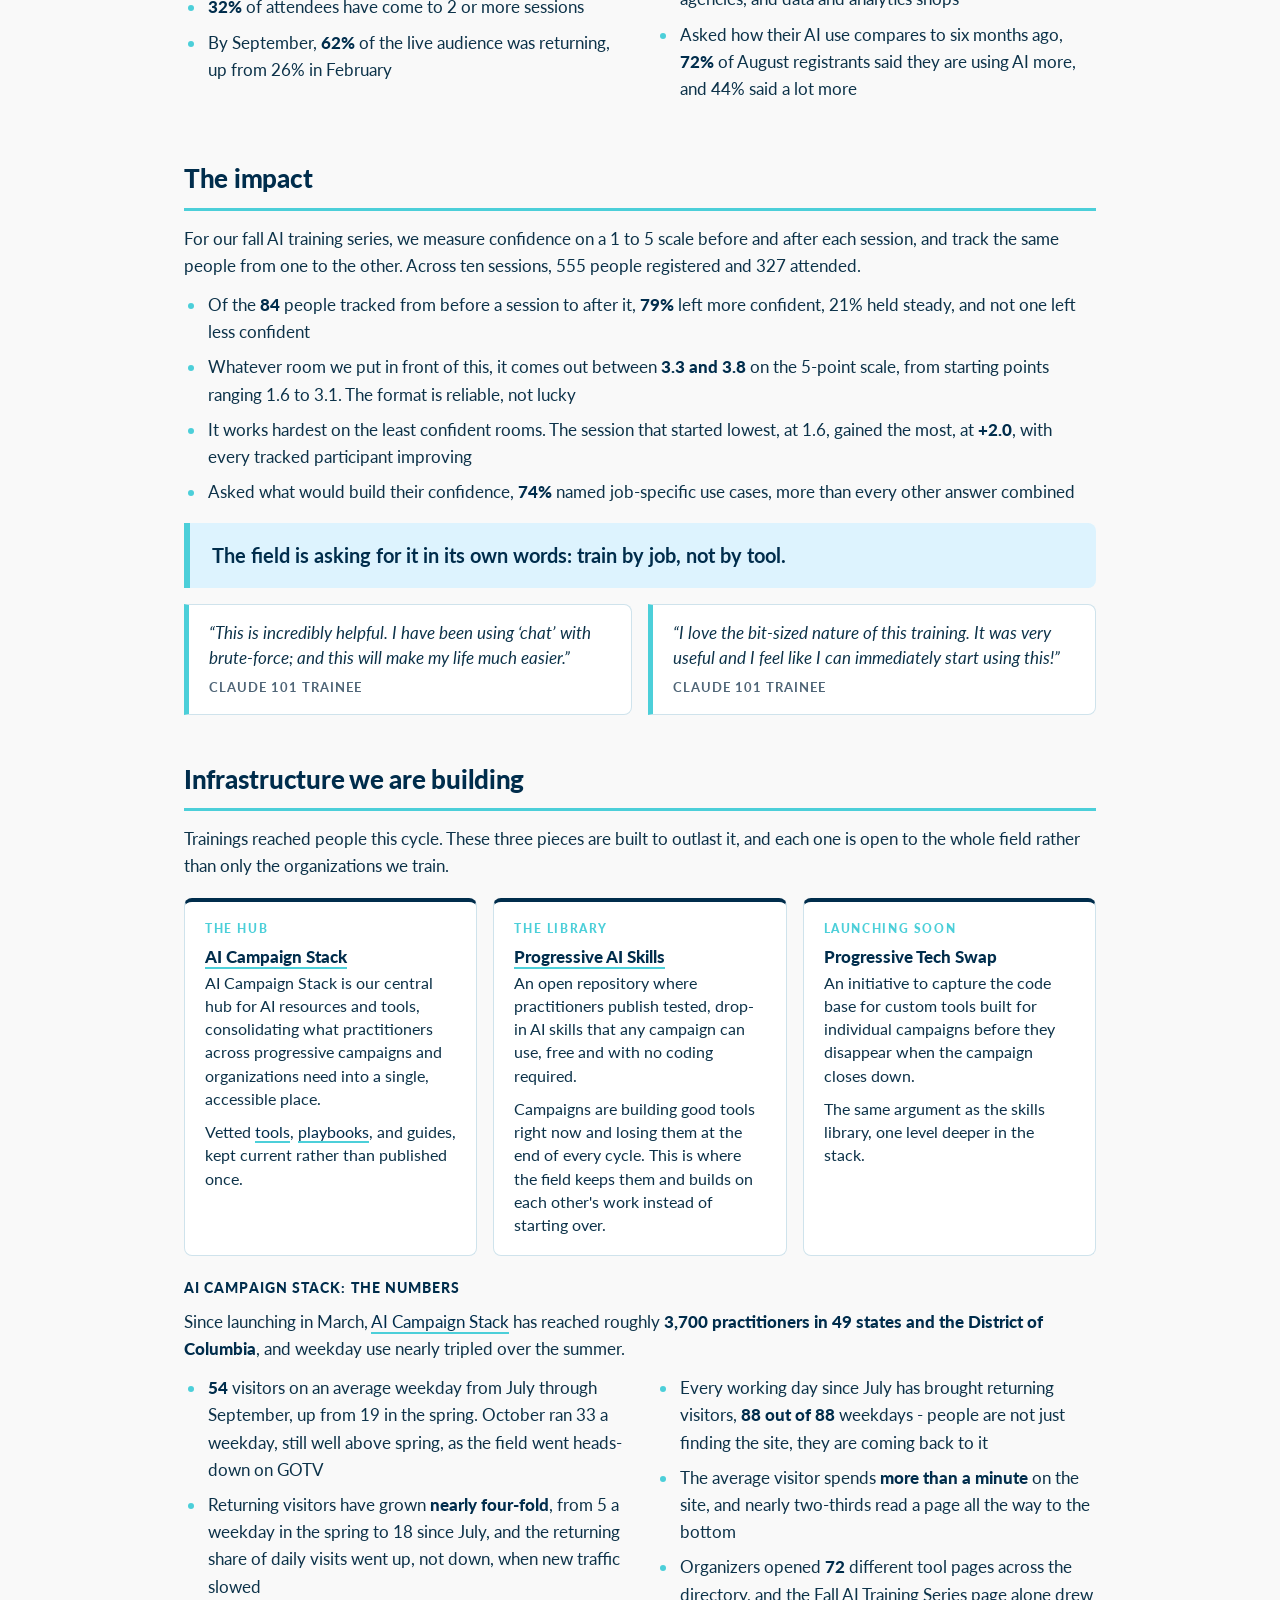
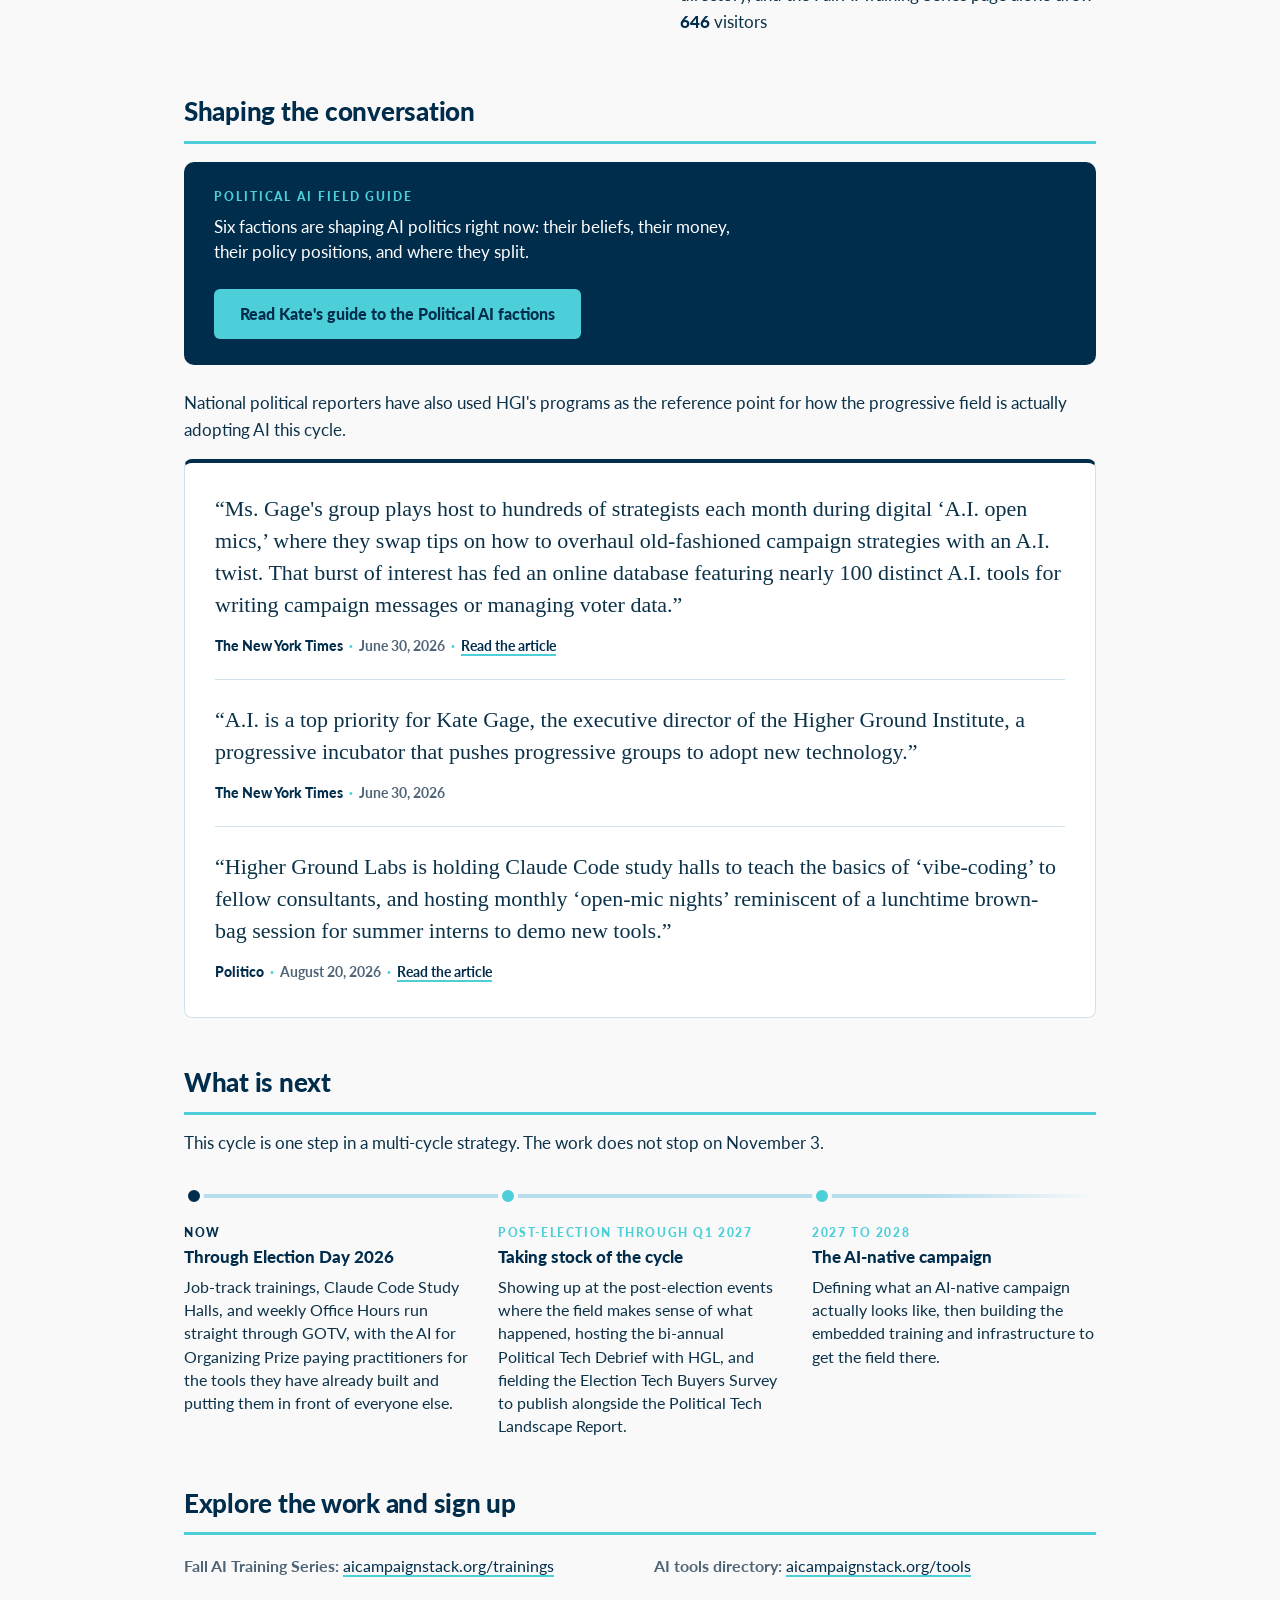
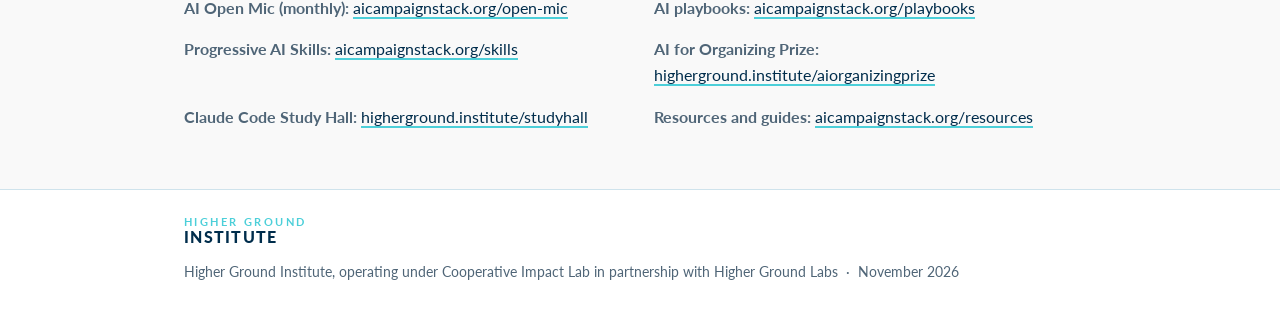
==== commit 4510cb8b: "Update 26electionupdate with November Campaign Stack metrics" ====
--- a/26electionupdate/index.html
+++ b/26electionupdate/index.html
@@ -269,11 +269,11 @@
   <div class="stat"><div class="n">1,500+</div><div class="l">people trained by HGI this year</div></div>
   <div class="stat"><div class="n">1,054</div><div class="l">unique practitioners at the AI Open Mic series so far this year, averaging 182 a session</div></div>
   <div class="stat"><div class="n">79%</div><div class="l">of tracked Fall AI training attendees gained confidence with AI, and none lost it</div></div>
-  <div class="stat"><div class="n">3,440</div><div class="l">practitioners in 49 states and DC reached by <a href="https://aicampaignstack.org">AI Campaign Stack</a>, our hub for AI tools and resources</div></div>
-</div>
-
-<h2>Running now through Election Day</h2>
-<p>Every one of these is live and open to the field in the closing weeks. Whatever a practitioner needs between now and November 3, from a first hour with the tools to a stuck problem at 9pm, there is a door in.</p>
+  <div class="stat"><div class="n">3,700</div><div class="l">practitioners in 49 states and DC reached by <a href="https://aicampaignstack.org">AI Campaign Stack</a>, our hub for AI tools and resources</div></div>
+</div>
+
+<h2>What we ran through Election Day</h2>
+<p>Every one of these was live and open to the field through the closing weeks of the cycle, and most of it keeps running past November 3. Whatever a practitioner needed, from a first hour with the tools to a stuck problem at 9pm, there was a door in.</p>
 <div class="two">
 <div>
   <h3>Training and hands-on support <span class="sign">(<a href="https://aicampaignstack.org/trainings">sign up for all sessions</a>)</span></h3>
@@ -298,7 +298,7 @@
   <div class="copy">
     <p class="k">Now open: AI for Organizing Prize</p>
     <p>Great AI work is happening in progressive orgs and campaigns right now, and most of it never leaves the team that built it. We are paying <b>$200 to $500</b> for the prompts, skills, apps, and workflows that actually work, then publishing them for the whole field to use.</p>
-    <p class="dates"><b>Oct 6</b> first winners announced <span style="color:var(--cyan);font-weight:900">&#183;</span> <b>Oct 20</b> second wave <span style="color:var(--cyan);font-weight:900">&#183;</span> <b>Oct 22</b> Show and Tell <span style="color:var(--cyan);font-weight:900">&#183;</span> rolling submissions after that</p>
+    <p class="dates"><b>Oct 6</b> first winners announced <span style="color:var(--cyan);font-weight:900">&#183;</span> <b>Oct 20</b> second wave <span style="color:var(--cyan);font-weight:900">&#183;</span> <b>Oct 22</b> Show and Tell <span style="color:var(--cyan);font-weight:900">&#183;</span> rolling submissions continue</p>
   </div>
   <a class="btn" href="https://higherground.institute/aiorganizingprize/">Submit your work</a>
 </div>
@@ -361,7 +361,7 @@
 
 <!-- ============ NEW: the infrastructure argument ============ -->
 <h2>Infrastructure we are building</h2>
-<p>Trainings reach people this cycle. These three pieces are built to outlast it, and each one is open to the whole field rather than only the organizations we train.</p>
+<p>Trainings reached people this cycle. These three pieces are built to outlast it, and each one is open to the whole field rather than only the organizations we train.</p>
 
 <div class="infra">
   <div>
@@ -385,15 +385,16 @@
 </div>
 
 <h3>AI Campaign Stack: the numbers</h3>
-<p>Since launching in March, <a href="https://aicampaignstack.org">AI Campaign Stack</a> has reached <b>3,440 practitioners in 49 states and the District of Columbia</b>, and weekday use has roughly tripled.</p>
+<p>Since launching in March, <a href="https://aicampaignstack.org">AI Campaign Stack</a> has reached roughly <b>3,700 practitioners in 49 states and the District of Columbia</b>, and weekday use nearly tripled over the summer.</p>
 <div class="two">
 <div><ul>
-  <li><b>57</b> visitors on an average weekday, up from 19 in the spring</li>
-  <li>Returning visitors have grown <b>four-fold</b>, from 5 a weekday to 20, and are growing faster than new visitors - people are not just finding the site, they are coming back to it</li>
+  <li><b>54</b> visitors on an average weekday from July through September, up from 19 in the spring. October ran 33 a weekday, still well above spring, as the field went heads-down on GOTV</li>
+  <li>Returning visitors have grown <b>nearly four-fold</b>, from 5 a weekday in the spring to 18 since July, and the returning share of daily visits went up, not down, when new traffic slowed</li>
 </ul></div>
 <div><ul>
-  <li>The average visitor spends <b>nearly a minute</b> on the site, and two-thirds read a page all the way to the bottom</li>
-  <li>Organizers opened <b>71</b> different tool pages across the directory, and the Fall AI Training Series page alone drew <b>523</b> visitors</li>
+  <li>Every working day since July has brought returning visitors, <b>88 out of 88</b> weekdays - people are not just finding the site, they are coming back to it</li>
+  <li>The average visitor spends <b>more than a minute</b> on the site, and nearly two-thirds read a page all the way to the bottom</li>
+  <li>Organizers opened <b>72</b> different tool pages across the directory, and the Fall AI Training Series page alone drew <b>646</b> visitors</li>
 </ul></div>
 </div>
 
@@ -464,7 +465,7 @@
 <footer>
   <div class="wrap">
     <a class="wm" href="/" style="border:0"><span class="top">Higher Ground</span><span class="bot" style="font-size:16px">Institute</span></a>
-    <div>Higher Ground Institute, operating under Cooperative Impact Lab in partnership with Higher Ground Labs &nbsp;&#183;&nbsp; September 2026</div>
+    <div>Higher Ground Institute, operating under Cooperative Impact Lab in partnership with Higher Ground Labs &nbsp;&#183;&nbsp; November 2026</div>
   </div>
 </footer>
 
